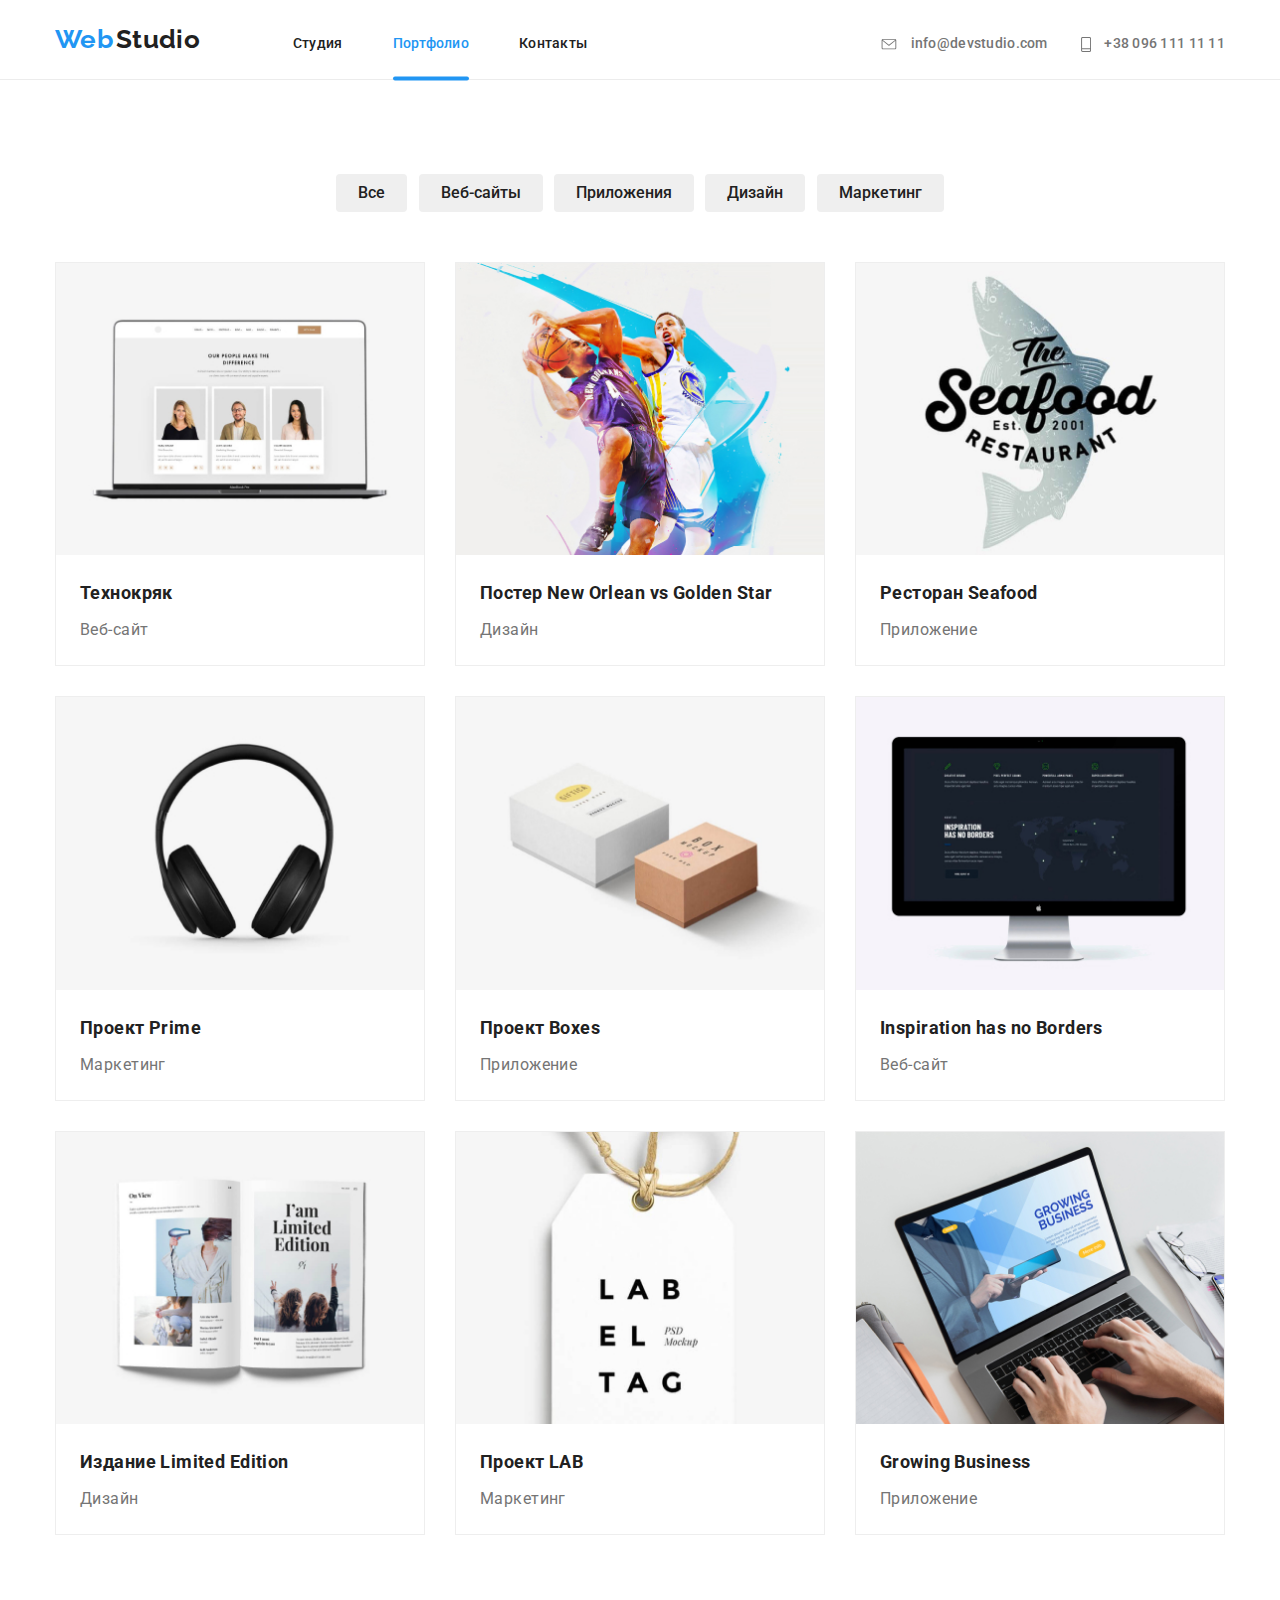
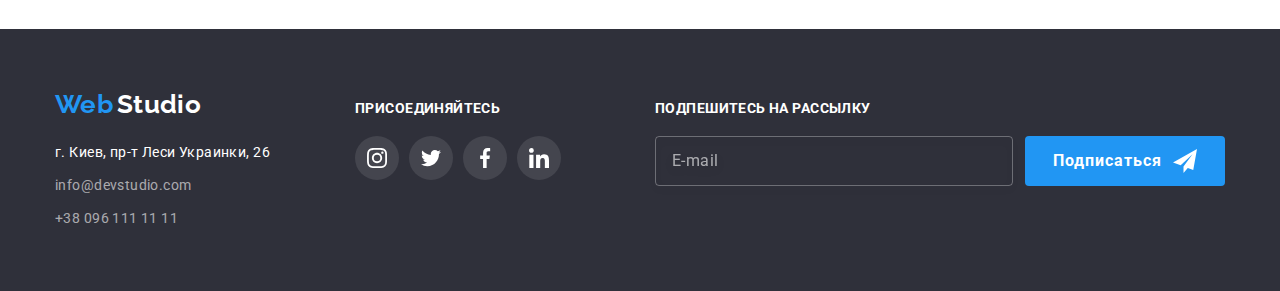
==== portfolio.html @ 6c9c6647 "ДЗ №7" ====
<!DOCTYPE html>
<html lang="ru">
<head>
    <meta charset="UTF-8">
    <meta name="viewport" content="width=device-width, initial-scale=1.0">
    <meta http-equiv="X-UA-Compatible" content="IE=edge"/>
    <link href="https://fonts.googleapis.com/css2?family=Raleway:wght@700&family=Roboto:wght@400;500;700;900&display=swap" rel="stylesheet">
    <link rel="stylesheet" href="./css/normalize.css">
    <link rel="stylesheet" href="./css/styles.css" />
    <title>Портфолио</title>
</head>
<body>

    <header class="page-header">
        <div class="container header-box flexbox">
            <nav class="navigation">
                <a lang="en" href="./" class="menu-link">
                    <span class="logo-web">Web</span>
                    <span class="logo-studio">Studio</span>
                </a>
                    <ul class="list menu-list">
                        <li class="menu-item"><a href="./index.html" class="menu-link">Студия</a></li>
                        <li class="menu-item"><a href="./portfolio.html" class="menu-link current">Портфолио</a></li>
                        <li class="menu-item"><a href="#" class="menu-link">Контакты</a></li>
                    </ul>
            </nav>  
            <div class="contacts">
                <a href="mailto:info@devstudio.com" class="mail-link">
                    <svg class="contacts-icon" width="16px" height="11px">
                        <use href="./images/icons/sprite.svg#icon-mail"></use>
                    </svg>
                    <span>info@devstudio.com</span>
                </a>                       
                <a href="tel:380961111111" class="phone-link">
                    <svg class="contacts-icon" width="10px" height="15px">
                        <use href="./images/icons/sprite.svg#icon-phone"></use>
                    </svg>
                    <span>+38 096 111 11 11</span>
                </a>
            </div>
        </div> 
    </header>
    
    <main>
        <section class="section">
            <h1 hidden>Портфолио</h1>
            <div class="container btn-portfolio">
                <button type="button" class="project-btn">Все</button>
                <button type="button" class="project-btn">Веб-сайты</button>
                <button type="button" class="project-btn">Приложения</button>
                <button type="button" class="project-btn">Дизайн</button>
                <button type="button" class="project-btn">Маркетинг</button>
            </div>
            <div class="container">
                <ul class="list project-portfolio flexbox">
                    <li class="project-item">
                        <a href="#" class="project-link">
                            <div class="project-box">
                                <img class="portfolio-img" src="./images/portfolio/technocrack.jpg" width="370" height="294" alt="Технокряк">
                                <p class="project-description">Технокряк это современная площадка распространения коронавируса. Компании используют эту платформу для цифрового шпионажа и атак на защищённые сервера конкурентов.</p>
                            </div>
                            <h2 class="project-title">Технокряк</h2>
                            <p class="project">Веб-сайт</p>
                        </a>
                    </li>
                    <li class="project-item">
                        <a href="#" class="project-link">
                            <div class="project-box">
                                <img class="portfolio-img" src="./images/portfolio/poster.jpg" width="370" height="294" alt="Постер New Orlean vs Golden Star">
                                <p class="project-description">Технокряк это современная площадка распространения коронавируса. Компании используют эту платформу для цифрового шпионажа и атак на защищённые сервера конкурентов.</p>
                            </div>
                            <h2 class="project-title">Постер New Orlean vs Golden Star</h2>
                            <p class="project">Дизайн</p>
                        </a>
                    </li>
                    <li class="project-item">
                        <a href="#" class="project-link">
                            <div class="project-box">
                                <img class="portfolio-img" src="./images/portfolio/seafood.jpg" width="370" height="294" alt="Ресторан Seafood">
                                <p class="project-description">Технокряк это современная площадка распространения коронавируса. Компании используют эту платформу для цифрового шпионажа и атак на защищённые сервера конкурентов.</p>
                            </div>
                            <h2 class="project-title">Ресторан Seafood</h2>
                            <p class="project">Приложение</p>
                        </a>
                    </li>
                    <li class="project-item">
                        <a href="#" class="project-link">
                            <div class="project-box">
                                <img class="portfolio-img" src="./images/portfolio/prime.jpg" width="370" height="294" alt="Проект Prime">
                                <p class="project-description">Технокряк это современная площадка распространения коронавируса. Компании используют эту платформу для цифрового шпионажа и атак на защищённые сервера конкурентов.</p>
                            </div>
                            <h2 class="project-title">Проект Prime</h2>
                            <p class="project">Маркетинг</p>
                        </a>
                    </li>
                    <li class="project-item">
                        <a href="#" class="project-link">
                            <div class="project-box">
                                <img class="portfolio-img" src="./images/portfolio/boxes.jpg" width="370" height="294" alt="Проект Boxes">
                                <p class="project-description">Технокряк это современная площадка распространения коронавируса. Компании используют эту платформу для цифрового шпионажа и атак на защищённые сервера конкурентов.</p>
                            </div>
                            <h2 class="project-title">Проект Boxes</h2>
                            <p class="project">Приложение</p>
                        </a>
                    </li>
                    <li class="project-item">
                        <a href="#" class="project-link">
                            <div class="project-box">
                                <img class="portfolio-img" src="./images/portfolio/inspiration.jpg" width="370" height="294" alt="Inspiration has no Borders">
                                <p class="project-description">Технокряк это современная площадка распространения коронавируса. Компании используют эту платформу для цифрового шпионажа и атак на защищённые сервера конкурентов.</p>
                            </div>
                            <h2 class="project-title">Inspiration has no Borders</h2>
                            <p class="project">Веб-сайт</p>
                        </a>
                    </li>
                    <li class="project-item">
                        <a href="#" class="project-link">
                            <div class="project-box">
                                <img class="portfolio-img" src="./images/portfolio/edition.jpg" width="370" height="294" alt="Издание Limited Edition">
                                <p class="project-description">Технокряк это современная площадка распространения коронавируса. Компании используют эту платформу для цифрового шпионажа и атак на защищённые сервера конкурентов.</p>    
                            </div>
                            <h2 class="project-title">Издание Limited Edition</h2>
                            <p class="project">Дизайн</p>                     
                        </a>
                    </li>
                    <li class="project-item">
                        <a href="#" class="project-link">
                            <div class="project-box">
                                <img class="portfolio-img" src="./images/portfolio/lab.jpg" width="370" height="294" alt="Проект LAB">
                                <p class="project-description">Технокряк это современная площадка распространения коронавируса. Компании используют эту платформу для цифрового шпионажа и атак на защищённые сервера конкурентов.</p>
                            </div>
                            <h2 class="project-title">Проект LAB</h2>
                            <p class="project">Маркетинг</p>                       
                        </a>
                    </li>
                    <li class="project-item">
                        <a href="#" class="project-link">
                            <div class="project-box">
                                <img class="portfolio-img" src="./images/portfolio/growing.jpg" width="370" height="294" alt="Growing Business">
                                <p class="project-description">Технокряк это современная площадка распространения коронавируса. Компании используют эту платформу для цифрового шпионажа и атак на защищённые сервера конкурентов.</p>
                            </div>
                            <h2 class="project-title">Growing Business</h2>
                            <p class="project">Приложение</p>
                        </a>
                    </li>
                </ul>
            </div>
        </section>
    </main>

    <footer>
        <section class="section footer">
            <div class="container footer-box flexbox">
                <div class="footer-box-item footer-flexbox">
                    <div class="footer-box-list">
                        <address class="address">
                            <ul class="list">
                                <li class="logo-footer">
                                    <span class="logo-web">Web</span>
                                    <span class="logo-white">Studio</span>
                                </li>
                                <li class="addr-footer">
                                    <span class="addr">г. Киев, пр-т Леси Украинки, 26</span>
                                </li>
                                <li class="addr-footer">
                                    <a href="mailto:info@devstudio.com" class="contacts-footer">info@devstudio.com</a>
                                </li>
                                <li class="addr-footer">
                                    <a href="tel:380961111111" class="contacts-footer">+38 096 111 11 11</a>
                                </li>
                                </ul>
                        </address>
                    </div>
                    <div class="footer-box-list">
                        <h2 class="footer-title">Присоединяйтесь</h2>
                        <ul class="list social-footer">
                            <li class="social-footer-link">
                                <a class="social-footer-item" href="https://instagram.com" aria-label="Instagram" target="_blank" rel="noopener noreferrer">
                                    <svg class="footer-icon" width="20px" height="20px">
                                        <use href="./images/icons/sprite.svg#icon-instagram"></use>
                                    </svg>
                                </a>
                            </li>
                            <li class="social-footer-link">
                                <a class="social-footer-item" href="https://twitter.com" aria-label="Twitter" target="_blank" rel="noopener noreferrer">
                                    <svg class="footer-icon" width="20px" height="20px">
                                        <use href="./images/icons/sprite.svg#icon-twitter"></use>
                                    </svg>
                                </a>
                            </li>
                            <li class="social-footer-link">
                                <a class="social-footer-item" href="https://facebook.com" aria-label="Facebook" target="_blank" rel="noopener noreferrer">
                                    <svg class="footer-icon" width="20px" height="20px">
                                        <use href="./images/icons/sprite.svg#icon-facebook"></use>
                                    </svg>
                                </a>
                            </li>
                            <li class="social-footer-link">
                                <a class="social-footer-item" href="https://linkedin.com" aria-label="Linkedin" target="_blank" rel="noopener noreferrer">
                                    <svg class="footer-icon" width="20px" height="20px">
                                        <use href="./images/icons/sprite.svg#icon-linkedin"></use>
                                    </svg>
                                </a>
                            </li>
                        </ul>
                    </div>
                </div>
                        
                <div class="footer-box-item">
                    <h2 class="footer-title">Подпешитесь на рассылку</h2>
                    <div class="footer-form-box">
                        <form class="footer-form">
                            <input class="subscription-field" id="subscription-mail" type="email" placeholder="E-mail">
                        </form>
                        <div class="btn-box">
                            <button class="btn-subscription" type="submit">
                                <span class="btn-text">Подписаться</span>
                            </button>
                            <svg class="icon-send" width="24"  height="24">
                                <use href="./images/icons/sprite.svg#icon-send"></use>
                            </svg>
                        </div>  
                    </div>
                </div>
            </div>
        </section>
    </footer>
    
</body>
</html>
---- css/styles.css ----
:root {
  --main-color: #212121;
  --accent-color: #2196F3;
  --accent-color-white: #FFFFFF;
  --grey-text-color: #757575;
  --time-transition-duration: 250ms;
  --timing-function-cubic: cubic-bezier(0.4, 0, 0.2, 1);
}

.visually-hidden {
  position: absolute !important;
  clip: rect(1px 1px 1px 1px);
  /* IE6, IE7 */
  clip: rect(1px, 1px, 1px, 1px);
  padding: 0 !important;
  border: 0 !important;
  height: 1px !important;
  width: 1px !important;
  overflow: hidden;
}

body  {
  font-family: Roboto, sans-serif;
  background-color: var(--accent-color-white);
  color: var(--main-color);
  font-size: 14px;
  line-height: 1.714;
  letter-spacing: 0.03em;
}

img {
  display: block;
  max-width: 100%;
  height: auto;
}

.container {
  width: 1200px;
  margin-left: auto;
  margin-right: auto;
  padding-left: 15px;
  padding-right: 15px;
  /*outline: 2px solid tomato;*/
}

.flexbox {
  display: flex;
  justify-content: flex-end;
  align-items: baseline;
}

.section {
  padding-top: 94px;
  padding-bottom: 94px;
}

.page-header {
  border-bottom: 1px solid #ECECEC;
  height: 80px;
  padding: 24px 0 24px;
}

.header-box {
  display: flex;
  align-items: baseline;
}

.menu-link.current{
  color: var(--accent-color);
}

.logo-web, 
.logo-studio,
.logo-white {
  color: var(--accent-color);
  font-family: Raleway, sans-serif;
  font-weight: 700;
  font-size: 26px;
  line-height: 1.19;
}

.logo-studio {
  color: var(--main-color);
}

.navigation {
  display: flex;
  align-items: baseline;
  margin-right: auto;
  
}

.current::after {
  display: block;
  content: "";
  position: absolute;
  left: 0;
  transform: translateY(20.5px);
  width: 100%;
  height: 4px;
  background-color: var(--accent-color);
  border-radius: 2px;
}

.list {
  list-style: none;
  margin: 0;
  padding: 0;
}

.menu-list {
  display: flex;
  margin-left: 93px;
}

.menu-item {
  display: block;
  position: relative;
}

.menu-item:not(:last-child) {
  margin-right: 50px;
}

.contacts {
  vertical-align: middle;
  text-align: center;
}

.contacts-icon {
  margin-right: 10px;
  fill: var(--grey-text-color);
  vertical-align: middle;

  transition: fill var(--time-transition-duration) var(--timing-function-cubic);
}

.mail-link:hover .contacts-icon,
.mail-link:focus .contacts-icon {
  fill: var(--accent-color)
} 

.phone-link:hover .contacts-icon,
.phone-link:focus .contacts-icon {
  fill: var(--accent-color)
}

.menu-link,
.mail-link,
.phone-link {
  font-weight: 500;
  font-size: 14px;
  line-height: 1.143;
  letter-spacing: 0.02em;
  text-decoration: none;
  color: var(--main-color);
  margin: 0;
  transition: color var(--time-transition-duration) var(--timing-function-cubic);
}

.mail-link,
.phone-link {
  color: var(--grey-text-color);
  transition: color var(--time-transition-duration) var(--timing-function-cubic);
}

.mail-link {
  margin-right: 30px;
}

.hero {
  max-width: 1600px;
  height: 600px;
  margin-left: auto;
  margin-right: auto;
  background-image: linear-gradient(to right, 
    rgba(47, 48, 58, 0.4), 
    rgba(47, 48, 58, 0.4)),
    url(../images/hero/hero.jpg);
  background-repeat: no-repeat;
  background-position: center;
  background-size: cover;
  background-color:  rgba(47, 48, 58, 0.4);
  text-align: center;
}
    
.page-title {
  display: inline-block;
  width: 696px;
  min-height: 120;
  font-weight: 900;
  font-size: 44px;
  line-height: 1.364;
  letter-spacing: 0.06em;
  color: var(--accent-color-white);
  text-transform: uppercase;
  margin: 200px 0 30px;
}

.btn {
  min-width: 200px;
  height: 50px;
  border-radius: 4px;
  font-weight: 700;
  font-size: 16px;
  line-height: 1.875;
  letter-spacing: 0.06em;
  color: var(--accent-color-white);
  background-color: var(--accent-color);
  padding: 10px 32px;
  margin: 0;
  border-color: transparent;
}

.section-title {
  font-weight: 700;
  font-size: 36px;
  line-height: 1.167;
  margin: 0 0 50px;
  text-align: center;
}

.features {
  padding-top: 94px;
}

.features-title {
  font-weight: 700;
  line-height: 1.143;
  text-transform: uppercase;
  margin: 0;
  padding: 10px 0;
  width: 270px;
}

.features-link {
  display: flex;
  align-items: center;
  margin-left: auto;
}

.features-item {
  width: calc((100% - 30px * 3) / 4);
  margin-right: 30px;
}

.features-item:nth-child(4n) {
  margin-right: 0;
}

.features-bg {
  display: flex;
  align-items: center;
  justify-content: center;
  width: 270px;
  height: 120px;
  background-size: contain;
  background-repeat: no-repeat;
  background-position: center;
  background-color: #F5F4FA;
  margin-bottom: 30px;
  border-radius: 4px;
}

.features-icon {
  display: block;
}

.features-description {
  font-weight: 400;
  color: var(--grey-text-color);
  margin: 0;
}

.work-title {
  font-weight: 700;
  line-height: 1.142;
  color: var(--accent-color-white);
  text-transform: uppercase;
  background-color: rgba(47, 48, 58, 0.8);
  display: inline-block;
}

.work-link .flexbox {
  display: flex;
  justify-content: space-between;
}

.work-item {
  width: calc((100% - 30px * 2) / 3);
  margin-right: 30px;
  position: relative;
}

.work-item:nth-child(3n) {
  margin-right: 0;
}

.work-img {
  display: block;
  background-color: #C4C4C4;
  box-shadow: (0px 4px 4px rgba(0, 0, 0, 0.25));
}

.work-title {
  position: absolute;
  bottom: 0;
  left: 0;
  width: 100%;
  margin: 0;
  text-align: center;
  padding: 27px 0;
}

.our-team {
  background-color: #F5F4FA;
}

.team-item {
  width: calc((100% - 30px * 3) / 4);
  margin-right: 30px;
  background-color: var(--accent-color-white);
  box-shadow: 0px 1px 3px rgba(0, 0, 0, 0.12), 
    0px 1px 1px rgba(0, 0, 0, 0.14),
    0px 2px 1px rgba(0, 0, 0, 0.2);
  border-radius: 0px 0px 4px 4px;
}

.team-item:nth-child(4n) {
  margin-right: 0;
}

.team-title {
  font-weight: 500;
  font-size: 16px;
  line-height: 1.1875;
  margin: 0 0 10px;
  text-align: center;
}

.team-img {
  display: block;
  margin: 0 0 30px;
  width: 100%;
} 

.profession {
  font-weight: 400;
  font-size: 16px;
  line-height: 1.1875;
  color: var(--grey-text-color);
  margin: 0 0 16px;
  text-align: center;
}

.social-link {
  display: flex;
  justify-content: center;
}

.social-item {
  width: calc((100% - 10px * 3) / 4);
  margin-bottom: 30px;
  
}

.social-item, .social {
  height: 44px;
  width: 44px;
  display: flex;
  align-items: center;
  justify-content: center;
}

.social {
  background-color: var(--accent-color-white);
  border-radius: 50px;
  
  transition: background-color var(--time-transition-duration) var(--timing-function-cubic);
}

.social-item:nth-child(4n) {
  margin-right: 0;
}

.social-item:not(:last-child) {
  margin-right: 10px;
}

.social-icon {
  display: block;
  fill: #AFB1B8;

  transition: fill var(--time-transition-duration) var(--timing-function-cubic);
}

.social:hover,
.social:focus-within {
  background-color: var(--accent-color);
}

.social:hover .social-icon,
.social:focus-within .social-icon {
  fill: var(--accent-color-white);
}

.clients-link {
  display: flex;
  justify-content: space-between;
  text-align: center;
}

.clients-item {
  width: calc((100% - 10px * 5) / 6);
}

.clients-item, .clients {
  box-sizing: border-box;
  border-radius: 4px;
  width: 170px;
  height: 90px;
  text-align: center;
  display: flex;
  align-items: center;
  justify-content: center;
}

.clients {
  border: 1px solid #AFB1B8;
  transition: border-color var(--time-transition-duration) var(--timing-function-cubic);
}

.clients-item:nth-child(6n) {
  margin-right: 0;
}

.clients-icon {
  fill: #AFB1B8;
  display: block;

  transition: fill var(--time-transition-duration) var(--timing-function-cubic);
}

.clients:hover,
.clients:focus-within {
  border-color: var(--accent-color);
}

.clients:hover .clients-icon,
.clients:focus-within .clients-icon {
  fill: var(--accent-color);
}

.address {
  font-style: normal;
}

.addr {
  font-weight: 400;
  color: var(--accent-color-white);
  margin: 0;
}

.footer {
  background-color: #2F303A;
  padding: 60px 0 60px;
}

.footer-box {
  display: flex;
  align-items: baseline;
  justify-content: flex-start;
}

.logo-footer {
  margin: 0;
  margin-bottom: 20px;
}

.footer-box-item {
  width: calc((100% - 30px) / 2);
  margin: 0;
}

.footer-box-item.footer-flexbox {
  display: flex;
  justify-content: space-between;
  align-items: baseline;
}

.footer-box-item:nth-child(2) {
  margin-left: 30px;
}

.footer-box-list {
  width: calc((100% - 30px) / 2);
}

.footer-box-list .footer-flexbox {
  display: flex;
  align-content: flex-start;
}

.logo-white {
  color: var(--accent-color-white);
  padding: 0;
}

.social-footer {
  display: flex;
  justify-content: flex-start;
}

.footer-icon {
  fill: var(--accent-color-white);
  display: block;
}

.social-footer-link, .social-footer-item {
  height: 44px;
  width: 44px;
  border-radius: 50px;
  display: flex;
  align-items: center;
  justify-content: center;
}

.social-footer-item {
  background-color: rgba(255, 255, 255, 0.1);
  transition: background-color var(--time-transition-duration) var(--timing-function-cubic);
}

.social-footer-link:not(:last-child) {
  margin-right: 10px;
}

.social-footer-item:hover,
.social-footer-item:focus-within {
  background-color: var(--accent-color);
}

.contacts-footer {
  font-weight: 400;
  font-size: 14px;
  text-decoration: none;
  color: rgba(255, 255, 255, 0.6);
  transition: color var(--time-transition-duration) var(--timing-function-cubic);
}

.addr-footer {
  display: block;
  margin: 0;
  padding: 0;
}

.addr-footer:not(:last-child) {
  margin-bottom: 9px;
}

.footer-title {
  font-weight: 700;
  line-height: 1.143;
  color: var(--accent-color-white);
  text-transform: uppercase;
  font-size: 14px;
  margin: 0;
  margin-bottom: 20px;
}

.footer-form-box {
  display: flex;
}

.subscription-field {
  background: transparent;
  border: 1px solid rgba(255, 255, 255, 0.3);
  box-sizing: border-box;
  filter: drop-shadow(0px 4px 4px rgba(0, 0, 0, 0.15));
  border-radius: 4px;
  height: 50px;
  min-width: 358px;
  padding-left: 16px;
  color: rgba(255, 255, 255, 0.6);
}

.btn-subscription {
  display: flex;
  align-items: center;
  background: var(--accent-color);
  border-radius: 4px;
  text-align: center;
  letter-spacing: 0.06em;
  color: var(--accent-color-white);
  border: transparent;
  margin-left: 12px;
  font-family: Roboto;
  font-weight: 700;
  font-size: 16px;
  padding: 10px 28px;
  height: 50px;
  min-width: 200px;
}

.btn-text {
  margin-right: 10px;
}

.btn-box {
  position: relative;
  margin: 0;
  padding: 0;
}

.icon-send {
  position: absolute;
  top: 13px;
  right: 28px;
}

.subscription-field::placeholder {
  align-items: center;
  letter-spacing: 0.03em;
  color: rgba(255, 255, 255, 0.6);
  line-height: 20px;
  font-weight: 400;
  font-size: 16px;
}

.menu-link:hover,
.menu-link:focus,
.mail-link:hover,
.mail-link:focus,
.phone-link:hover,
.phone-link:focus,
.contacts-footer:hover,
.contacts-footer:focus {
  color: var(--accent-color);
}

.btn-portfolio {
  text-align: center;
  padding-bottom: 16px;
  margin-bottom: 34px;
}

.project-portfolio {
  display: flex;
  justify-content: space-between;
  flex-wrap: wrap;
}

.project-item {
  width: calc((100% - 30px * 2) / 3);
  margin-right: 24px;
  border: 1px solid #EEEEEE;
  box-sizing: border-box;
  margin-bottom: 30px;

  transition: box-shadow var(--time-transition-duration) var(--timing-function-cubic);
}

.project-item:nth-last-child(-n + 3) {
  margin-bottom: 0;
}


.project-item:nth-child(3n) {
  margin-right: 0;
}

.project-btn {
  font-weight: 500;
  font-size: 16px;
  line-height: 1.625;
  color: var(--main-color);
  padding: 6px 22px;
  border: none;
  border-radius: 4px;

  transition: color var(--time-transition-duration) var(--timing-function-cubic), 
    background-color var(--time-transition-duration) var(--timing-function-cubic), 
    box-shadow var(--time-transition-duration) var(--timing-function-cubic);
}

.project-btn:not(:last-child) {
  margin-right: 8px;
}

.project-btn:hover,
.project-btn:focus {
  color: var(--accent-color-white);
  background-color: var(--accent-color);
  box-shadow: 0px 4px 4px rgba(0, 0, 0, 0.25);
}

.portfolio-img {
  display: block;
  margin: 0;
  width: 100%;  
}

.project-title {
  font-weight: 700;
  font-size: 18px;
  line-height: 2.00;
  color: var(--main-color);
  margin: 0 0 4px 24px;
}

.project-link {
  text-decoration: none;
}

.project {
  font-weight: 400;
  font-size: 16px;
  line-height: 1.875;
  color: var(--grey-text-color);
  margin: 0 0 20px 24px;
}

.project-box {
  position: relative;
  overflow: hidden;
  margin-bottom: 20px;
}

.project-description {
  font-weight: 400;
  font-size: 18px;
  line-height: 1.556;
  color: var(--accent-color-white);
  background-color: rgba(33, 150, 243, 0.9);
  margin: 0;
  padding: 63px 24px;
  position: absolute;
  bottom: 0;
  right: 0;
  width: 100%;
  height: 100%;
  opacity: 0;
  
  transform: translateY(100%);

  transition: transform var(--time-transition-duration) var(--timing-function-cubic), 
    opacity var(--time-transition-duration) var(--timing-function-cubic);
}


/*.project-box::before {
  display: inline-block;
  content: "";
  position: absolute;
  background-color: rgba(33, 150, 243, 0.9);
  width: 100%;
  height: 100%;
  bottom: 0;
  right: 0;
  
  opacity: 0;
}

/*.project-box:hover::before {
  transform: translateY(0);
  /*opacity: 1;
}*/

.project-item:hover .project-description,
.project-item:focus-within .project-description{
  transform: translateY(0);
  opacity: 1;
}

.project-item:hover,
.project-item:focus-within {
  box-shadow: 0px 3px 1px rgba(0, 0, 0, 0.1), 
    0px 1px 2px rgba(0, 0, 0, 0.08), 
    0px 2px 2px rgba(0, 0, 0, 0.12);
}

.backdrop {
  position: fixed;
  top: 0;
  left: 0;
  width: 100%;
  height: 100%;
  background-color: rgba(0, 0, 0, 0.2);
  transition: opacity var(--time-transition-duration) var(--timing-function-cubic);
}

.backdrop.is-hidden {
  visibility: hidden;
  opacity: 0;
  pointer-events: none;
}

.backdrop.is-hidden .modal {
  transform: translate(-50%, -50%) scale(0.8);
}

.modal {
  display: flex;
  justify-content: flex-end;
  position: absolute;
  top: 50%;
  left: 50%;
  transform: translate(-50%, -50%) scale(1);

  min-width: 528px;
  min-height: 581px;

  /*width: 100;
  max-width: 528px;*/

  background-color: var(--accent-color-white);
  border-radius: 4px;
  transition: transform var(--time-transition-duration) var(--timing-function-cubic)
}

.btn-close {
  position: absolute;
  display: block;
  padding: 6px;
  border: 1px solid rgba(0, 0, 0, 0.1);
  top: 8px;
  right: 8px;
  border-radius: 50px;
  background-color: #FFFFFF;
  width: 30px;
  height: 30px;
  transition: fill var(--time-transition-duration) var(--timing-function-cubic);

  display: flex;
  align-items: center;
  justify-content: center;
}

.btn-close:hover {
  fill: var(--accent-color);
}

.btn-close:focus {
  fill: var(--accent-color);
}

.icon-close {
  display: block;
}

.form-box {
  display: inline-block;
  margin-left: 28px;
  margin-right: 52px;
}

.title-modal {
  margin-top: 35px;
  margin-bottom: 12px;
  font-family: Roboto;
  font-style: normal;
  font-weight: 700;
  font-size: 20px;
  text-align: center;
  letter-spacing: 0.03em;
  color: var(--main-color);
}

.form {
  width: 100%;
  padding: 0;
  margin: 0 0 30px;
}

.form-label {
  font-family: Roboto;
  font-weight: 400;
  font-size: 12px;
  letter-spacing: 0.01em;
  color: var(--grey-text-color);
  margin: 0;
}

.form-field {
  margin: 0;
}

.form-input {
  width: 100%;
  border: 1px solid rgba(33, 33, 33, 0.2);
  border-radius: 4px;
  height: 40px;
  margin-bottom: 10px;
  padding-left: 42px;
  font-size: 12px;
  color: #000000;
  outline-color: var(--accent-color);
  transition: outline-color var(--time-transition-duration) var(--timing-function-cubic);
}

.form-input-box {
  position: relative;
  margin: 0;
  padding: 0;
}

.form-textarea {
  resize: none;
  width: 100%;
  border: 1px solid rgba(33, 33, 33, 0.2);
  border-radius: 4px;
  height: 120px;
  padding: 12px 16px;
  font-size: 12px;
  color: #000000;
  margin-bottom: 10px;
  outline-color: var(--accent-color);
  transition: outline-color var(--time-transition-duration) var(--timing-function-cubic);
}

.form-textarea::placeholder {
  font-family: Roboto;
  font-weight: 400;
  font-size: 12px;
  letter-spacing: 0.01em;
  color: rgba(117, 117, 117, 0.5);
}

.btn-position {
  width: 100%;
  display: flex;
  justify-content: center;
}

.btn-submit {
  display: block;
  margin-bottom: 40px;
  min-width: 200px;
  height: 50px;
  border: transparent;
  border-radius: 4px;
  background-color: var(--accent-color);
  align-items: center;
  text-align: center;
  letter-spacing: 0.06em;
  font-family: Roboto;
  font-weight: 700;
  font-size: 16px;
  color: var(--accent-color-white);

  transition: box-shadow var(--time-transition-duration) var(--timing-function-cubic);
}

.btn-submit:hover,
.btn-submit:focus {
  box-shadow: 0px 4px 4px rgba(0, 0, 0, 0.15);;
}

.icon-form {
  position: absolute;
  top: 50%;
  left: 12px;
  transform: translateY(-80%);
  transition: fill var(--time-transition-duration) var(--timing-function-cubic);
}

.form-input:focus,
.form-input-box:focus-within .icon-form,
.form-textarea:focus-within {
  fill: var(--accent-color);
  outline-color: var(--accent-color);
}

.form-checkbox {
  position: absolute !important;
  clip: rect(1px 1px 1px 1px);
  /* IE6, IE7 */
  clip: rect(1px, 1px, 1px, 1px);
  padding: 0 !important;
  border: 0 !important;
  height: 1px !important;
  width: 1px !important;
  overflow: hidden;
}

.icon-check {
  display: inline-block;
  width: 15px;
  height: 15px;
  border: 2px solid var(--main-color);
  border-radius: 4px;
  margin-right: 7px;
  transition: background-color var(--time-transition-duration) var(--timing-function-cubic),
    border-color var(--time-transition-duration) var(--timing-function-cubic);
}

.form-checkbox:checked + .icon-check {
  border-color: transparent;
  background-color: var(--accent-color);
  background-image: url('../images/icons/icon-check.svg');
  border-color: var(--accent-color);
  background-size: contain;
  background-origin: border-box;
}

.contract-label {
  display: flex;
  align-items: center;
  margin-left: 7px;
  font-family: Roboto;
  font-weight: 400;
  font-size: 14px;
  letter-spacing: 0.03em;
  color: var(--grey-text-color)
}

.contract-accent {
  color: var(--accent-color);
}
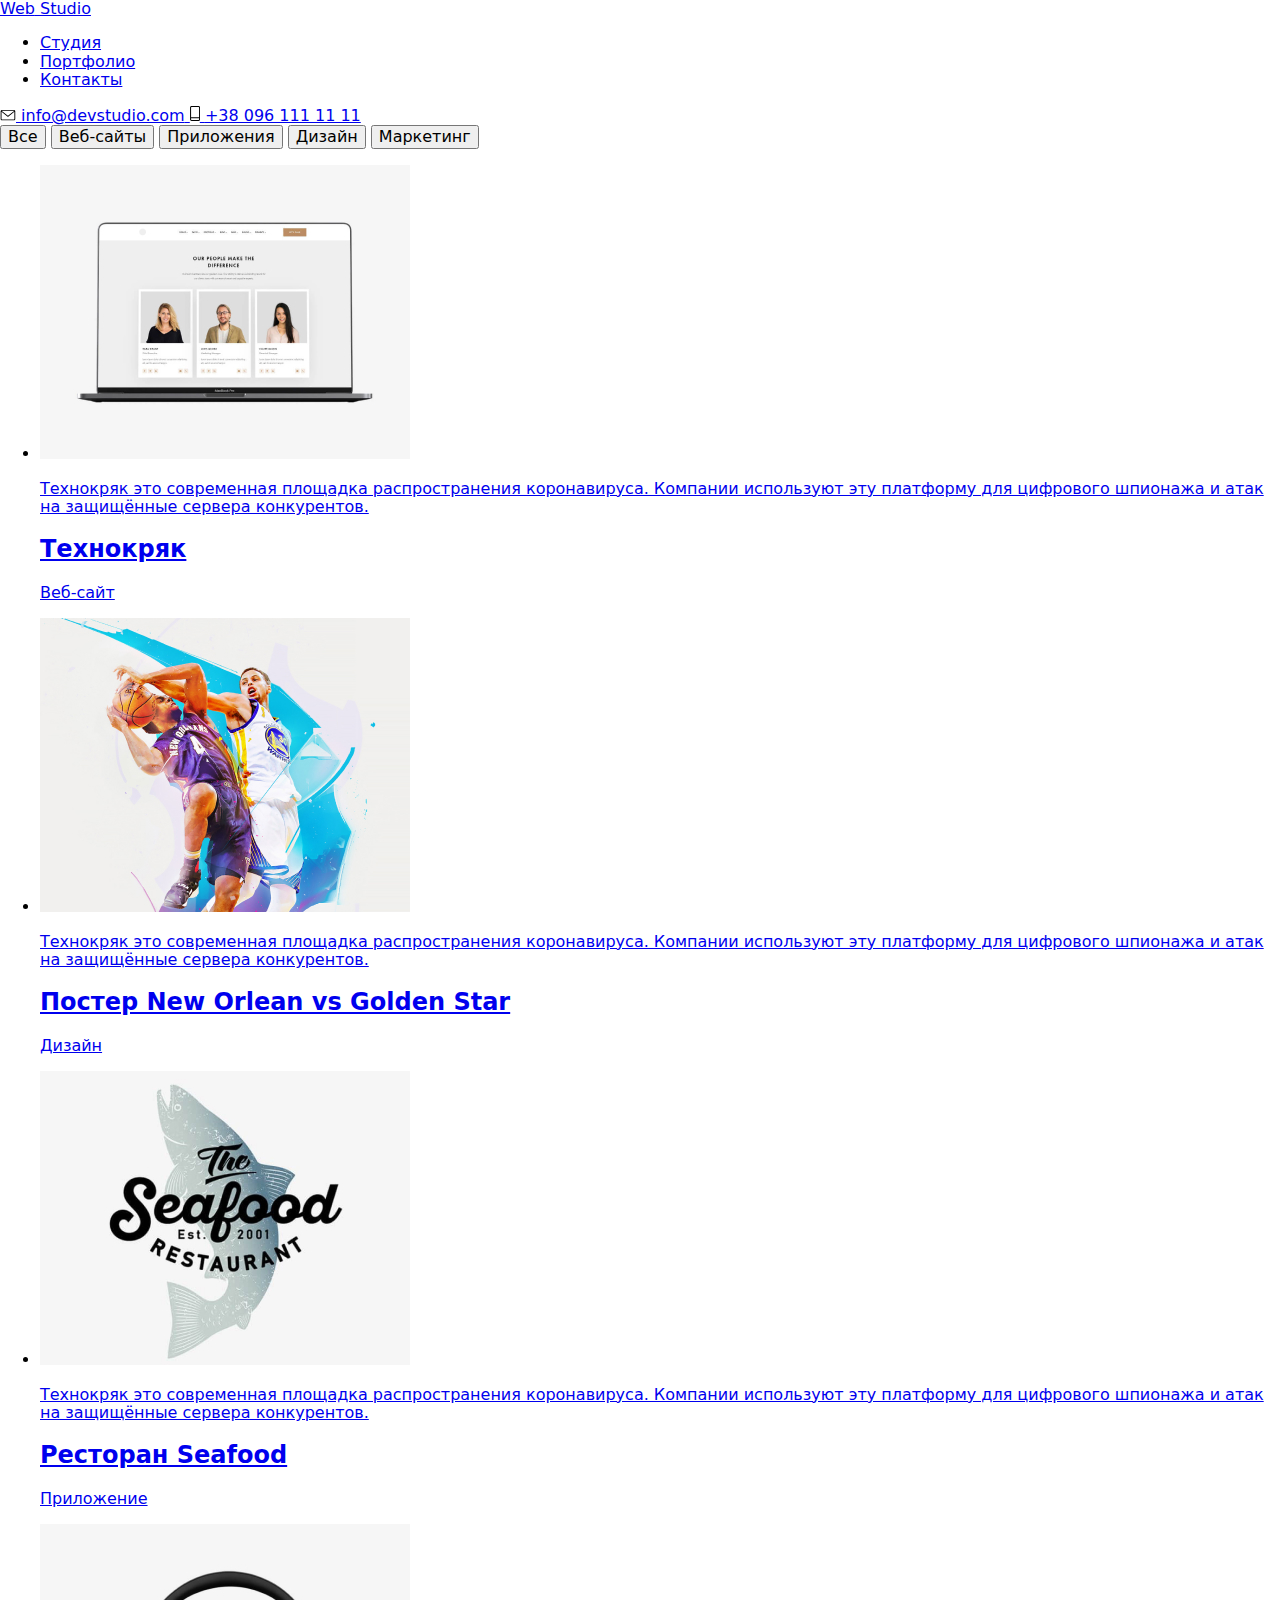
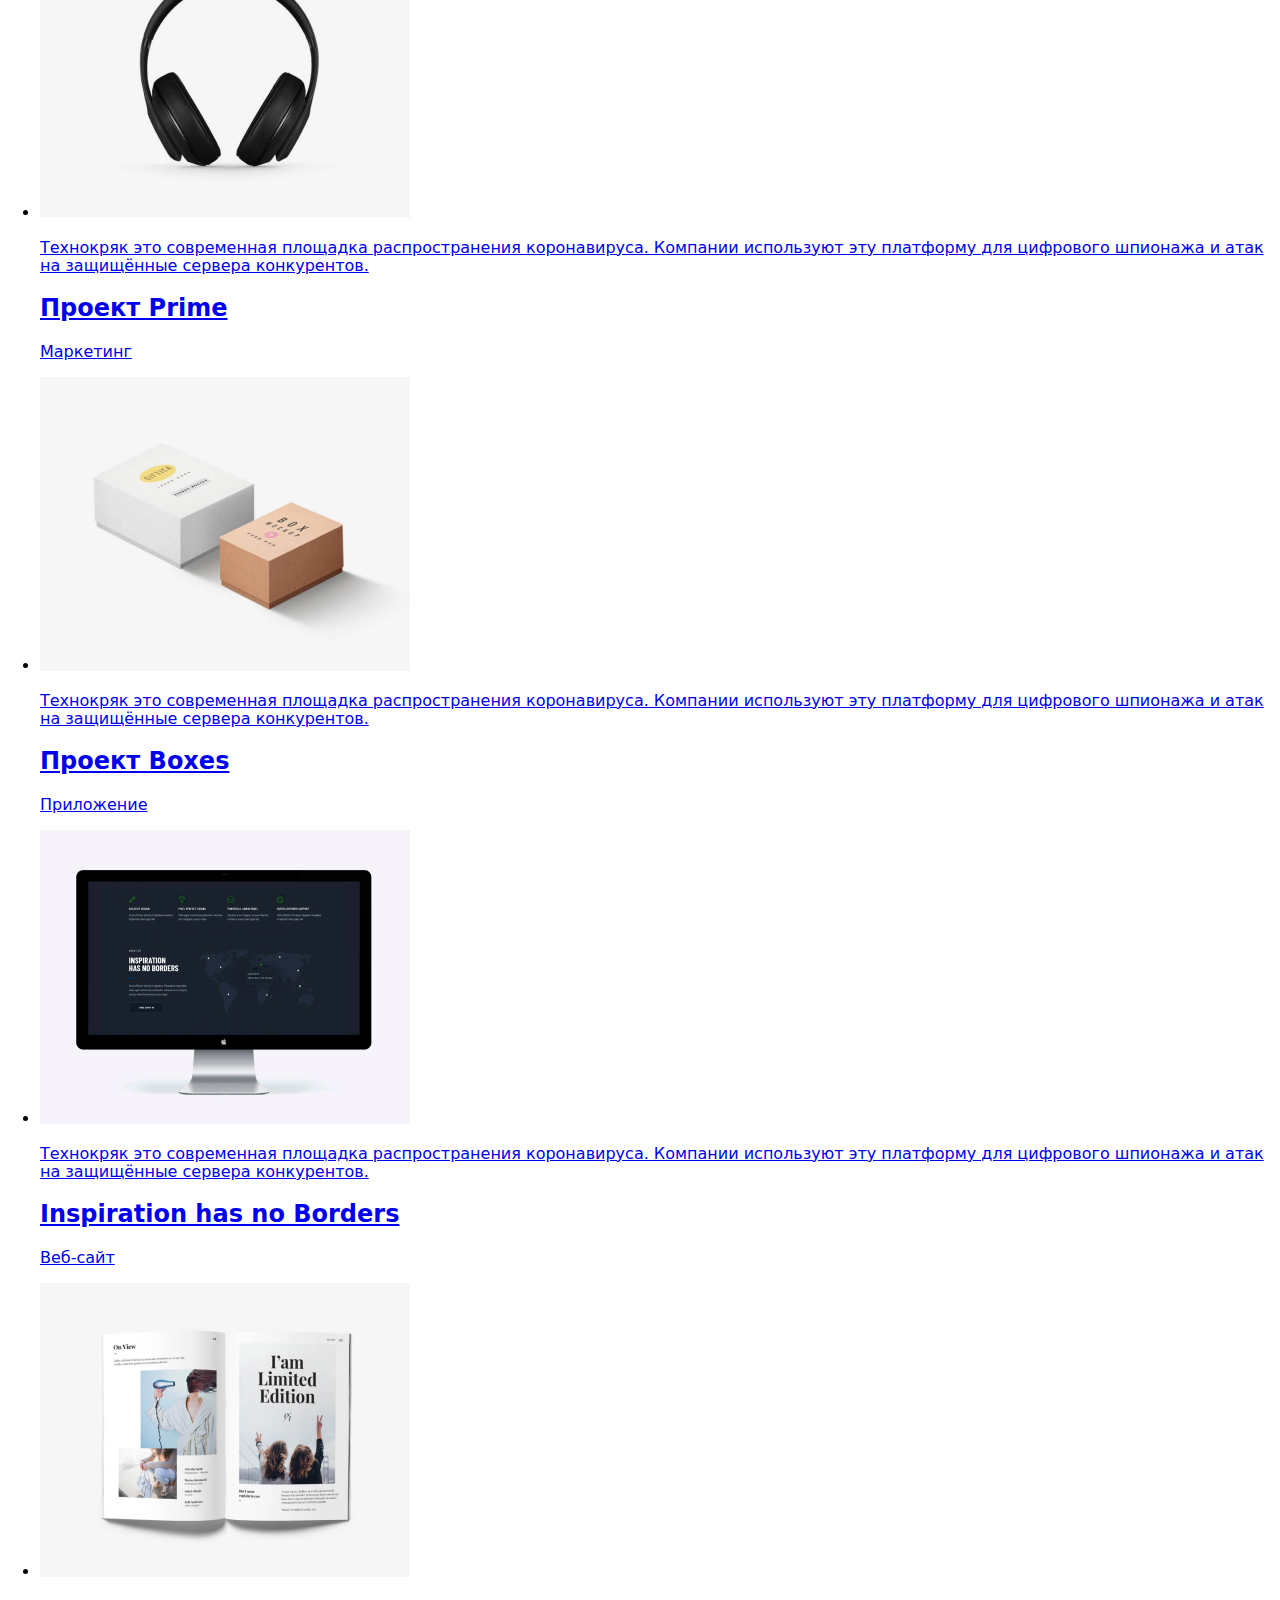
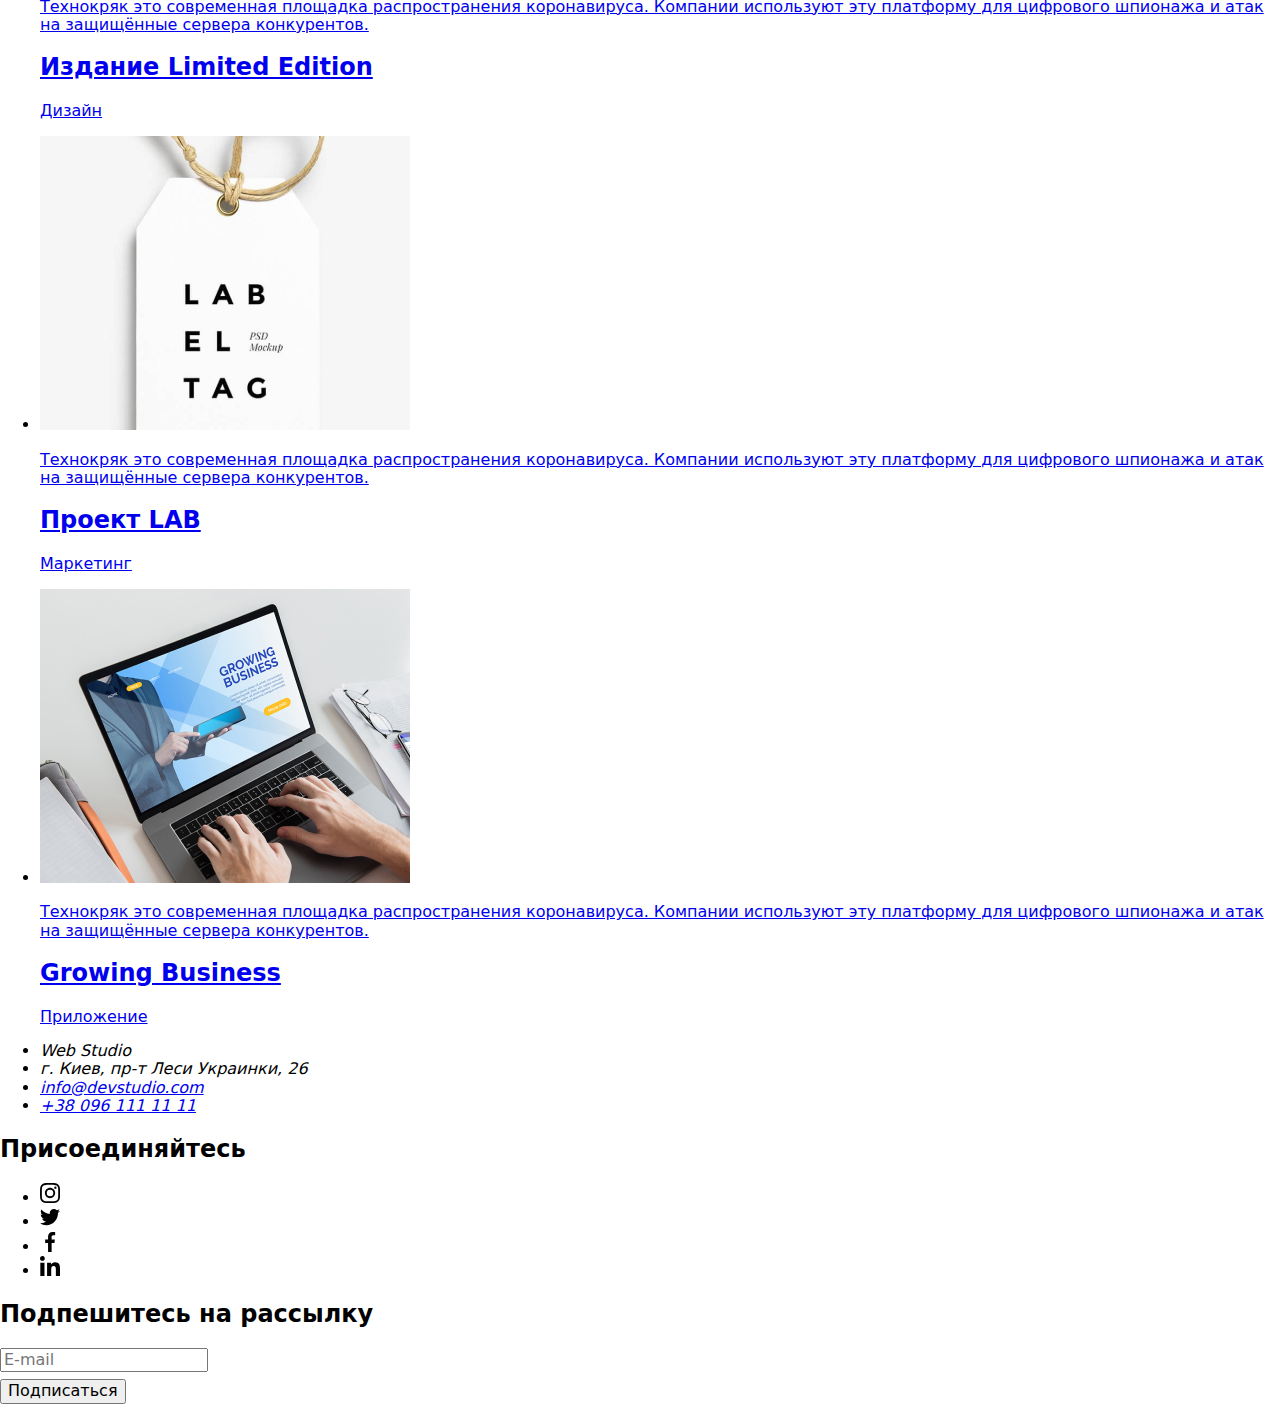
==== commit 0d340067: "SASS" ====
--- a/portfolio.html
+++ b/portfolio.html
@@ -5,8 +5,8 @@
     <meta name="viewport" content="width=device-width, initial-scale=1.0">
     <meta http-equiv="X-UA-Compatible" content="IE=edge"/>
     <link href="https://fonts.googleapis.com/css2?family=Raleway:wght@700&family=Roboto:wght@400;500;700;900&display=swap" rel="stylesheet">
-    <link rel="stylesheet" href="./css/normalize.css">
-    <link rel="stylesheet" href="./css/styles.css" />
+    <link rel="stylesheet" href="./css/normalize.min.css">
+    <link rel="stylesheet" href="./css/main.min.css" />
     <title>Портфолио</title>
 </head>
 <body>
--- a/css/main.min.css
+++ b/css/main.min.css
@@ -0,0 +1,7 @@
+/*! modern-normalize v0.7.0 | MIT License | https://github.com/sindresorhus/modern-normalize */*,*::before,*::after{-webkit-box-sizing:border-box;box-sizing:border-box}:root{-moz-tab-size:4;-o-tab-size:4;tab-size:4}html{line-height:1.15;-webkit-text-size-adjust:100%}body{margin:0}body{font-family:system-ui,-apple-system,"Segoe UI",Roboto,Helvetica,Arial,sans-serif,"Apple Color Emoji","Segoe UI Emoji"}hr{height:0}abbr[title]{-webkit-text-decoration:underline dotted;text-decoration:underline dotted}b,strong{font-weight:bolder}code,kbd,samp,pre{font-family:ui-monospace,+ SFMono-Regular,+ Consolas,+ 'Liberation Mono',+ Menlo,+ monospace;font-size:1em}small{font-size:80%}sub,sup{font-size:75%;line-height:0;position:relative;vertical-align:baseline}sub{bottom:-0.25em}sup{top:-0.5em}button,input,optgroup,select,textarea{font-family:inherit;font-size:100%;line-height:1.15;margin:0}button,select{text-transform:none}button,[type='button'],[type='reset'],[type='submit']{-webkit-appearance:button}button::-moz-focus-inner,[type='button']::-moz-focus-inner,[type='reset']::-moz-focus-inner,[type='submit']::-moz-focus-inner{border-style:none;padding:0}button:-moz-focusring,[type='button']:-moz-focusring,[type='reset']:-moz-focusring,[type='submit']:-moz-focusring{outline:1px dotted ButtonText}legend{padding:0}progress{vertical-align:baseline}[type='number']::-webkit-inner-spin-button,[type='number']::-webkit-outer-spin-button{height:auto}[type='search']{-webkit-appearance:textfield;outline-offset:-2px}[type='search']::-webkit-search-decoration{-webkit-appearance:none}::-webkit-file-upload-button{-webkit-appearance:button;font:inherit}summary{display:list-item}
+/*# sourceMappingURL=main.min.css.map */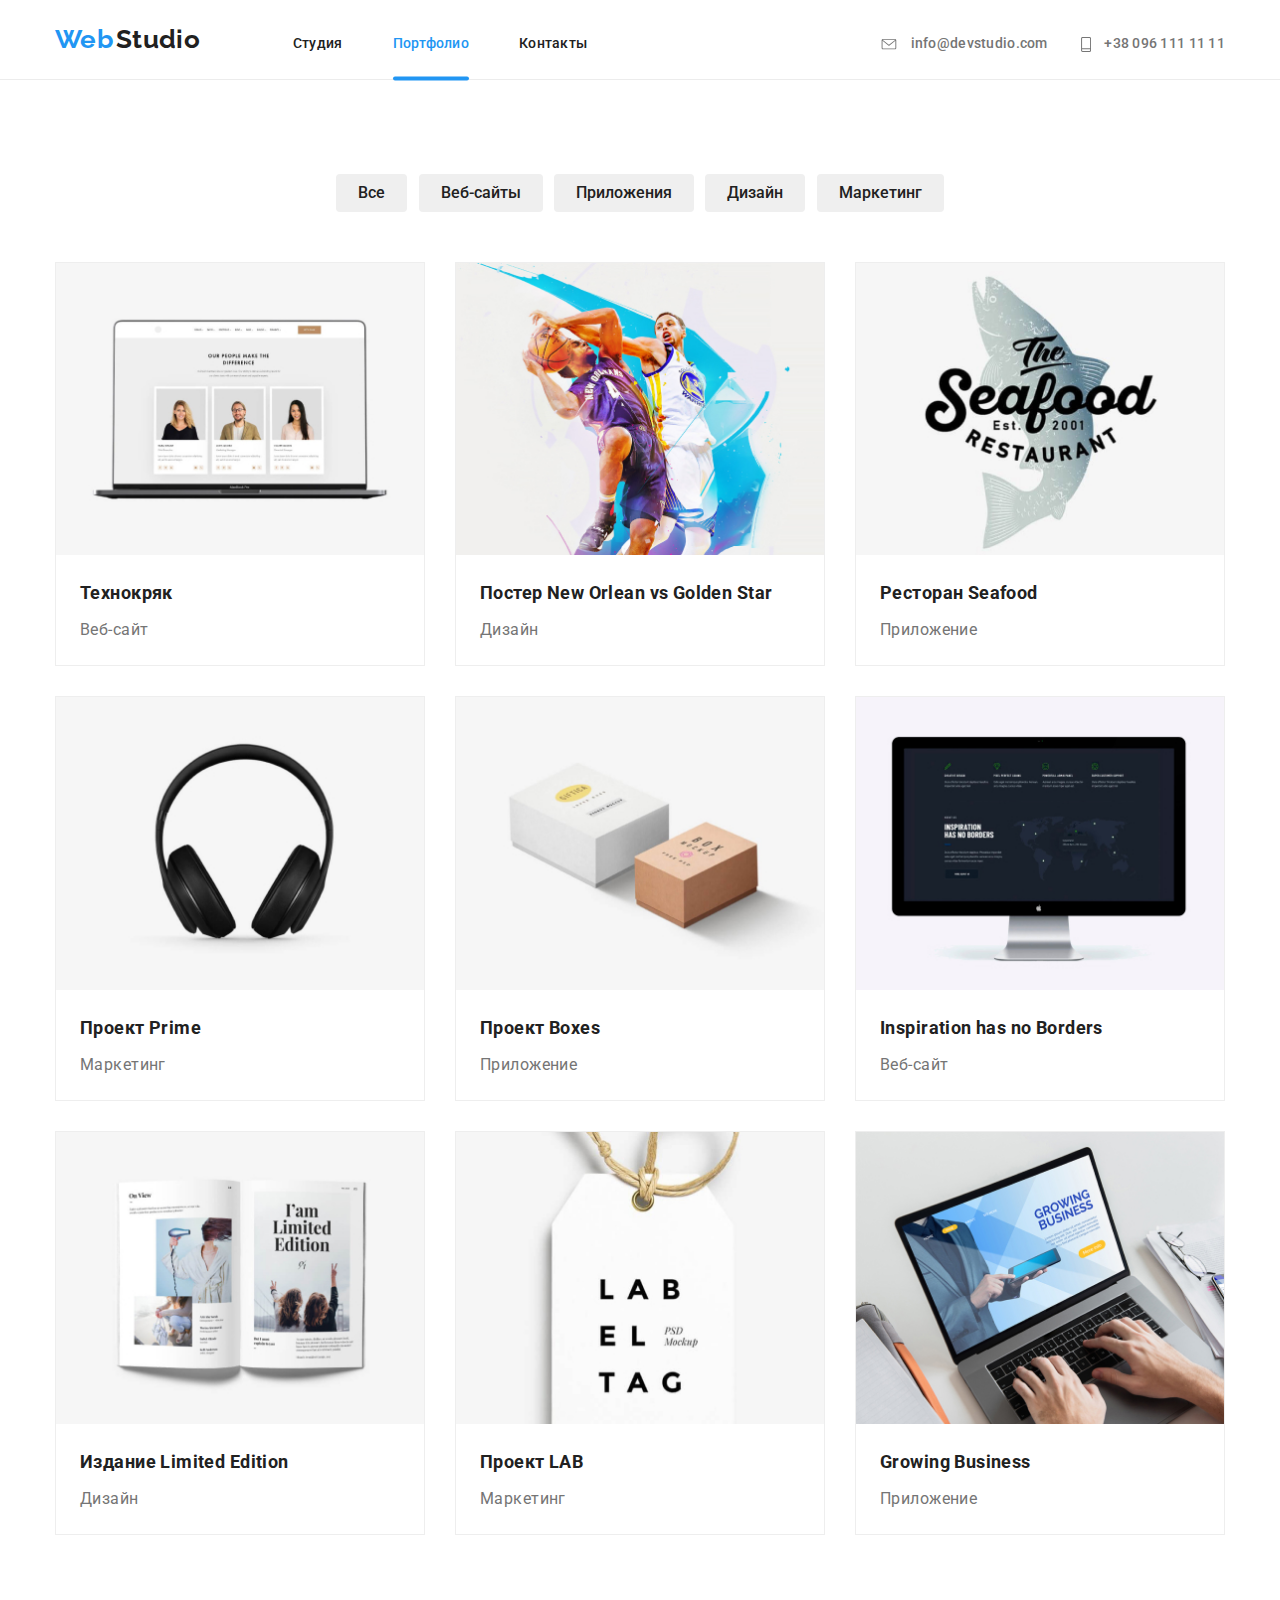
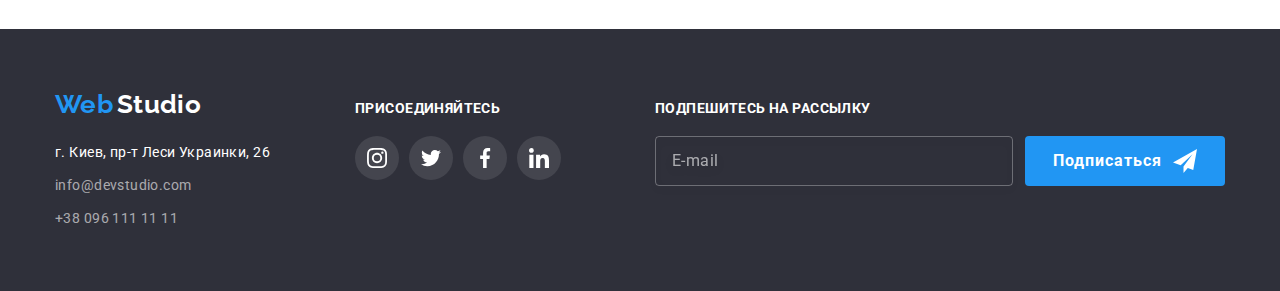
==== commit bc7a23c5: "Update SASS" ====
--- a/portfolio.html
+++ b/portfolio.html
@@ -5,8 +5,8 @@
     <meta name="viewport" content="width=device-width, initial-scale=1.0">
     <meta http-equiv="X-UA-Compatible" content="IE=edge"/>
     <link href="https://fonts.googleapis.com/css2?family=Raleway:wght@700&family=Roboto:wght@400;500;700;900&display=swap" rel="stylesheet">
-    <link rel="stylesheet" href="./css/normalize.min.css">
-    <link rel="stylesheet" href="./css/main.min.css" />
+    <link rel="stylesheet" href="https://cdnjs.cloudflare.com/ajax/libs/modern-normalize/0.7.0/modern-normalize.css" integrity="sha512-DtT776ctgL7xOCv2WAw4PGwSn0e34Y9Y4gxsN6WbW3j6/laeMhGgJ06fcvlkQZ4xa9gufTUBC4e694luxFGJbw==" crossorigin="anonymous" />
+    <link rel="stylesheet" href="./css/portfolio.min.css" />
     <title>Портфолио</title>
 </head>
 <body>
--- a/css/portfolio.min.css
+++ b/css/portfolio.min.css
@@ -0,0 +1,7 @@
+/*! modern-normalize v0.7.0 | MIT License | https://github.com/sindresorhus/modern-normalize */*,*::before,*::after{-webkit-box-sizing:border-box;box-sizing:border-box}:root{-moz-tab-size:4;-o-tab-size:4;tab-size:4}html{line-height:1.15;-webkit-text-size-adjust:100%}body{margin:0}body{font-family:system-ui,-apple-system,"Segoe UI",Roboto,Helvetica,Arial,sans-serif,"Apple Color Emoji","Segoe UI Emoji"}hr{height:0}abbr[title]{-webkit-text-decoration:underline dotted;text-decoration:underline dotted}b,strong{font-weight:bolder}code,kbd,samp,pre{font-family:ui-monospace,+ SFMono-Regular,+ Consolas,+ 'Liberation Mono',+ Menlo,+ monospace;font-size:1em}small{font-size:80%}sub,sup{font-size:75%;line-height:0;position:relative;vertical-align:baseline}sub{bottom:-0.25em}sup{top:-0.5em}button,input,optgroup,select,textarea{font-family:inherit;font-size:100%;line-height:1.15;margin:0}button,select{text-transform:none}button,[type='button'],[type='reset'],[type='submit']{-webkit-appearance:button}button::-moz-focus-inner,[type='button']::-moz-focus-inner,[type='reset']::-moz-focus-inner,[type='submit']::-moz-focus-inner{border-style:none;padding:0}button:-moz-focusring,[type='button']:-moz-focusring,[type='reset']:-moz-focusring,[type='submit']:-moz-focusring{outline:1px dotted ButtonText}legend{padding:0}progress{vertical-align:baseline}[type='number']::-webkit-inner-spin-button,[type='number']::-webkit-outer-spin-button{height:auto}[type='search']{-webkit-appearance:textfield;outline-offset:-2px}[type='search']::-webkit-search-decoration{-webkit-appearance:none}::-webkit-file-upload-button{-webkit-appearance:button;font:inherit}summary{display:list-item}.visually-hidden{position:absolute !important;clip:rect(1px 1px 1px 1px);clip:rect(1px, 1px, 1px, 1px);padding:0 !important;border:0 !important;height:1px !important;width:1px !important;overflow:hidden}body{font-family:Roboto, sans-serif;background-color:#fff;color:#212121;font-size:14px;line-height:1.714;letter-spacing:0.03em}img{display:block;max-width:100%;height:auto}.container{width:1200px;margin-left:auto;margin-right:auto;padding-left:15px;padding-right:15px}.flexbox{display:-webkit-box;display:-ms-flexbox;display:flex;-webkit-box-pack:end;-ms-flex-pack:end;justify-content:flex-end;-webkit-box-align:baseline;-ms-flex-align:baseline;align-items:baseline}.section{padding-top:94px;padding-bottom:94px}.list{list-style:none;margin:0;padding:0}.section-title{font-weight:700;font-size:36px;line-height:1.167;margin:0 0 50px;text-align:center}.logo-web,.logo-studio,.logo-white{color:#2196F3;font-family:Raleway, sans-serif;font-weight:700;font-size:26px;line-height:1.19}.logo-studio{color:#212121}.logo-footer{margin:0;margin-bottom:20px}.logo-white{color:#fff;padding:0}.menu-link.current{color:#2196F3}.navigation{display:-webkit-box;display:-ms-flexbox;display:flex;-webkit-box-align:baseline;-ms-flex-align:baseline;align-items:baseline;margin-right:auto}.current::after{display:block;content:"";position:absolute;left:0;-webkit-transform:translateY(20.5px);transform:translateY(20.5px);width:100%;height:4px;background-color:#2196F3;border-radius:2px}.menu-list{display:-webkit-box;display:-ms-flexbox;display:flex;margin-left:93px}.menu-item{display:block;position:relative}.menu-item:not(:last-child){margin-right:50px}.contacts{vertical-align:middle;text-align:center}.contacts-icon{margin-right:10px;fill:#757575;vertical-align:middle;-webkit-transition:fill 250ms cubic-bezier(0.4, 0, 0.2, 1);transition:fill 250ms cubic-bezier(0.4, 0, 0.2, 1)}.mail-link,.phone-link{font-weight:500;font-size:14px;line-height:1.143;letter-spacing:0.02em;text-decoration:none;color:#212121;margin:0;color:#757575;-webkit-transition:color 250ms cubic-bezier(0.4, 0, 0.2, 1);transition:color 250ms cubic-bezier(0.4, 0, 0.2, 1)}.mail-link:hover,.mail-link:focus,.phone-link:hover,.phone-link:focus{color:#2196F3}.mail-link:hover .contacts-icon,.mail-link:focus .contacts-icon,.phone-link:hover .contacts-icon,.phone-link:focus .contacts-icon{fill:#2196F3}.menu-link{font-weight:500;font-size:14px;line-height:1.143;letter-spacing:0.02em;text-decoration:none;color:#212121;margin:0;-webkit-transition:color 250ms cubic-bezier(0.4, 0, 0.2, 1);transition:color 250ms cubic-bezier(0.4, 0, 0.2, 1)}.menu-link:hover,.menu-link:focus{color:#2196F3}.mail-link{margin-right:30px}.btn{min-width:200px;height:50px;border-radius:4px;font-weight:700;font-size:16px;line-height:1.875;letter-spacing:0.06em;color:#fff;background-color:#2196F3;padding:10px 32px;margin:0;border-color:transparent}.btn-subscription{display:-webkit-box;display:-ms-flexbox;display:flex;-webkit-box-align:center;-ms-flex-align:center;align-items:center;background:#2196F3;border-radius:4px;text-align:center;letter-spacing:0.06em;color:#fff;border:transparent;margin-left:12px;font-family:Roboto;font-weight:700;font-size:16px;padding:10px 28px;height:50px;min-width:200px}.btn-text{margin-right:10px}.btn-box{position:relative;margin:0;padding:0}.btn-portfolio{text-align:center;padding-bottom:16px;margin-bottom:34px}.project-btn{font-weight:500;font-size:16px;line-height:1.625;color:#212121;padding:6px 22px;border:none;border-radius:4px;-webkit-transition:color 250ms cubic-bezier(0.4, 0, 0.2, 1),background-color 250ms cubic-bezier(0.4, 0, 0.2, 1),-webkit-box-shadow 250ms cubic-bezier(0.4, 0, 0.2, 1);transition:color 250ms cubic-bezier(0.4, 0, 0.2, 1),background-color 250ms cubic-bezier(0.4, 0, 0.2, 1),-webkit-box-shadow 250ms cubic-bezier(0.4, 0, 0.2, 1);transition:color 250ms cubic-bezier(0.4, 0, 0.2, 1),background-color 250ms cubic-bezier(0.4, 0, 0.2, 1),box-shadow 250ms cubic-bezier(0.4, 0, 0.2, 1);transition:color 250ms cubic-bezier(0.4, 0, 0.2, 1),background-color 250ms cubic-bezier(0.4, 0, 0.2, 1),box-shadow 250ms cubic-bezier(0.4, 0, 0.2, 1),-webkit-box-shadow 250ms cubic-bezier(0.4, 0, 0.2, 1)}.project-btn:not(:last-child){margin-right:8px}.project-btn:hover,.project-btn:focus{color:#fff;background-color:#2196F3;-webkit-box-shadow:0px 4px 4px rgba(0,0,0,0.25);box-shadow:0px 4px 4px rgba(0,0,0,0.25)}.btn-close{position:absolute;display:block;padding:6px;border:1px solid rgba(0,0,0,0.1);top:8px;right:8px;border-radius:50px;background-color:#FFFFFF;width:30px;height:30px;-webkit-transition:fill 250ms cubic-bezier(0.4, 0, 0.2, 1);transition:fill 250ms cubic-bezier(0.4, 0, 0.2, 1);display:-webkit-box;display:-ms-flexbox;display:flex;-webkit-box-align:center;-ms-flex-align:center;align-items:center;-webkit-box-pack:center;-ms-flex-pack:center;justify-content:center}.btn-close:hover,.btn-close:focus{fill:#2196F3}.btn-position{width:100%;display:-webkit-box;display:-ms-flexbox;display:flex;-webkit-box-pack:center;-ms-flex-pack:center;justify-content:center}.btn-submit{display:block;margin-bottom:40px;min-width:200px;height:50px;border:transparent;border-radius:4px;background-color:#2196F3;-webkit-box-align:center;-ms-flex-align:center;align-items:center;text-align:center;letter-spacing:0.06em;font-family:Roboto;font-weight:700;font-size:16px;color:#fff;-webkit-transition:-webkit-box-shadow 250ms cubic-bezier(0.4, 0, 0.2, 1);transition:-webkit-box-shadow 250ms cubic-bezier(0.4, 0, 0.2, 1);transition:box-shadow 250ms cubic-bezier(0.4, 0, 0.2, 1);transition:box-shadow 250ms cubic-bezier(0.4, 0, 0.2, 1), -webkit-box-shadow 250ms cubic-bezier(0.4, 0, 0.2, 1)}.btn-submit:hover,.btn-submit:focus{-webkit-box-shadow:0px 4px 4px rgba(0,0,0,0.15);box-shadow:0px 4px 4px rgba(0,0,0,0.15)}.social-link{display:-webkit-box;display:-ms-flexbox;display:flex;-webkit-box-pack:center;-ms-flex-pack:center;justify-content:center}.social-item{width:calc((100% - 10px * 3) / 4);margin-bottom:30px}.social-item:nth-child(4n){margin-right:0}.social-item:not(:last-child){margin-right:10px}.social-item,.social{height:44px;width:44px;display:-webkit-box;display:-ms-flexbox;display:flex;-webkit-box-align:center;-ms-flex-align:center;align-items:center;-webkit-box-pack:center;-ms-flex-pack:center;justify-content:center}.social{background-color:#fff;border-radius:50px;-webkit-transition:background-color 250ms cubic-bezier(0.4, 0, 0.2, 1);transition:background-color 250ms cubic-bezier(0.4, 0, 0.2, 1)}.social:hover,.social:focus-within{background-color:#2196F3}.social:hover .social-icon,.social:focus-within .social-icon{fill:#fff}.social-icon{display:block;fill:#AFB1B8;-webkit-transition:fill 250ms cubic-bezier(0.4, 0, 0.2, 1);transition:fill 250ms cubic-bezier(0.4, 0, 0.2, 1)}.social-footer-link,.social-footer-item{height:44px;width:44px;border-radius:50px;display:-webkit-box;display:-ms-flexbox;display:flex;-webkit-box-align:center;-ms-flex-align:center;align-items:center;-webkit-box-pack:center;-ms-flex-pack:center;justify-content:center}.social-footer-link:not(:last-child),.social-footer-item:not(:last-child){margin-right:10px}.social-footer-item{background-color:rgba(255,255,255,0.1);-webkit-transition:background-color 250ms cubic-bezier(0.4, 0, 0.2, 1);transition:background-color 250ms cubic-bezier(0.4, 0, 0.2, 1)}.social-footer-item:hover,.social-footer-item:focus-within{background-color:#2196F3}.social-footer{display:-webkit-box;display:-ms-flexbox;display:flex;-webkit-box-pack:start;-ms-flex-pack:start;justify-content:flex-start}.address{font-style:normal}.addr{font-weight:400;color:#fff;margin:0}.contacts-footer{font-weight:400;font-size:14px;text-decoration:none;color:rgba(255,255,255,0.6);-webkit-transition:color 250ms cubic-bezier(0.4, 0, 0.2, 1);transition:color 250ms cubic-bezier(0.4, 0, 0.2, 1)}.contacts-footer:hover,.contacts-footer:focus{color:#2196F3}.addr-footer{display:block;margin:0;padding:0}.addr-footer:not(:last-child){margin-bottom:9px}.page-header{border-bottom:1px solid #ECECEC;height:80px;padding:24px 0 24px}.header-box{display:-webkit-box;display:-ms-flexbox;display:flex;-webkit-box-align:baseline;-ms-flex-align:baseline;align-items:baseline}.project-portfolio{display:-webkit-box;display:-ms-flexbox;display:flex;-webkit-box-pack:justify;-ms-flex-pack:justify;justify-content:space-between;-ms-flex-wrap:wrap;flex-wrap:wrap}.project-item{width:calc((100% - 30px * 2) / 3);margin-right:24px;border:1px solid #EEEEEE;-webkit-box-sizing:border-box;box-sizing:border-box;margin-bottom:30px;-webkit-transition:-webkit-box-shadow 250ms cubic-bezier(0.4, 0, 0.2, 1);transition:-webkit-box-shadow 250ms cubic-bezier(0.4, 0, 0.2, 1);transition:box-shadow 250ms cubic-bezier(0.4, 0, 0.2, 1);transition:box-shadow 250ms cubic-bezier(0.4, 0, 0.2, 1), -webkit-box-shadow 250ms cubic-bezier(0.4, 0, 0.2, 1)}.project-item:nth-last-child(-n+3){margin-bottom:0}.project-item:nth-child(3n){margin-right:0}.project-item:hover,.project-item:focus-within{-webkit-box-shadow:0px 3px 1px rgba(0,0,0,0.1),0px 1px 2px rgba(0,0,0,0.08),0px 2px 2px rgba(0,0,0,0.12);box-shadow:0px 3px 1px rgba(0,0,0,0.1),0px 1px 2px rgba(0,0,0,0.08),0px 2px 2px rgba(0,0,0,0.12)}.project-item:hover .project-description,.project-item:focus-within .project-description{-webkit-transform:translateY(0);transform:translateY(0);opacity:1}.portfolio-img{display:block;margin:0;width:100%}.project-title{font-weight:700;font-size:18px;line-height:2.00;color:#212121;margin:0 0 4px 24px}.project-link{text-decoration:none}.project{font-weight:400;font-size:16px;line-height:1.875;color:#757575;margin:0 0 20px 24px}.project-box{position:relative;overflow:hidden;margin-bottom:20px}.project-description{font-weight:400;font-size:18px;line-height:1.556;color:#fff;background-color:rgba(33,150,243,0.9);margin:0;padding:63px 24px;position:absolute;bottom:0;right:0;width:100%;height:100%;opacity:0;-webkit-transform:translateY(100%);transform:translateY(100%);-webkit-transition:opacity 250ms cubic-bezier(0.4, 0, 0.2, 1),-webkit-transform 250ms cubic-bezier(0.4, 0, 0.2, 1);transition:opacity 250ms cubic-bezier(0.4, 0, 0.2, 1),-webkit-transform 250ms cubic-bezier(0.4, 0, 0.2, 1);transition:transform 250ms cubic-bezier(0.4, 0, 0.2, 1),opacity 250ms cubic-bezier(0.4, 0, 0.2, 1);transition:transform 250ms cubic-bezier(0.4, 0, 0.2, 1),opacity 250ms cubic-bezier(0.4, 0, 0.2, 1),-webkit-transform 250ms cubic-bezier(0.4, 0, 0.2, 1)}.footer{background-color:#2F303A;padding:60px 0 60px}.footer-box{display:-webkit-box;display:-ms-flexbox;display:flex;-webkit-box-align:baseline;-ms-flex-align:baseline;align-items:baseline;-webkit-box-pack:start;-ms-flex-pack:start;justify-content:flex-start}.footer-box-item{width:calc((100% - 30px) / 2);margin:0}.footer-box-item:nth-child(2){margin-left:30px}.footer-box-item.footer-flexbox{display:-webkit-box;display:-ms-flexbox;display:flex;-webkit-box-pack:justify;-ms-flex-pack:justify;justify-content:space-between;-webkit-box-align:baseline;-ms-flex-align:baseline;align-items:baseline}.footer-box-list{width:calc((100% - 30px) / 2)}.footer-box-list .footer-flexbox{display:-webkit-box;display:-ms-flexbox;display:flex;-ms-flex-line-pack:start;align-content:flex-start}.footer-icon{fill:#fff;display:block}.footer-title{font-weight:700;line-height:1.143;color:#fff;text-transform:uppercase;font-size:14px;margin:0;margin-bottom:20px}.footer-form-box{display:-webkit-box;display:-ms-flexbox;display:flex}.subscription-field{background:transparent;border:1px solid rgba(255,255,255,0.3);-webkit-box-sizing:border-box;box-sizing:border-box;-webkit-filter:drop-shadow(0px 4px 4px rgba(0,0,0,0.15));filter:drop-shadow(0px 4px 4px rgba(0,0,0,0.15));border-radius:4px;height:50px;min-width:358px;padding-left:16px;color:rgba(255,255,255,0.6)}.subscription-field::-webkit-input-placeholder{-webkit-box-align:center;align-items:center;letter-spacing:0.03em;color:rgba(255,255,255,0.6);line-height:20px;font-weight:400;font-size:16px}.subscription-field:-ms-input-placeholder{-ms-flex-align:center;align-items:center;letter-spacing:0.03em;color:rgba(255,255,255,0.6);line-height:20px;font-weight:400;font-size:16px}.subscription-field::-ms-input-placeholder{-ms-flex-align:center;align-items:center;letter-spacing:0.03em;color:rgba(255,255,255,0.6);line-height:20px;font-weight:400;font-size:16px}.subscription-field::placeholder{-webkit-box-align:center;-ms-flex-align:center;align-items:center;letter-spacing:0.03em;color:rgba(255,255,255,0.6);line-height:20px;font-weight:400;font-size:16px}.icon-send{position:absolute;top:13px;right:28px}
+/*# sourceMappingURL=portfolio.min.css.map */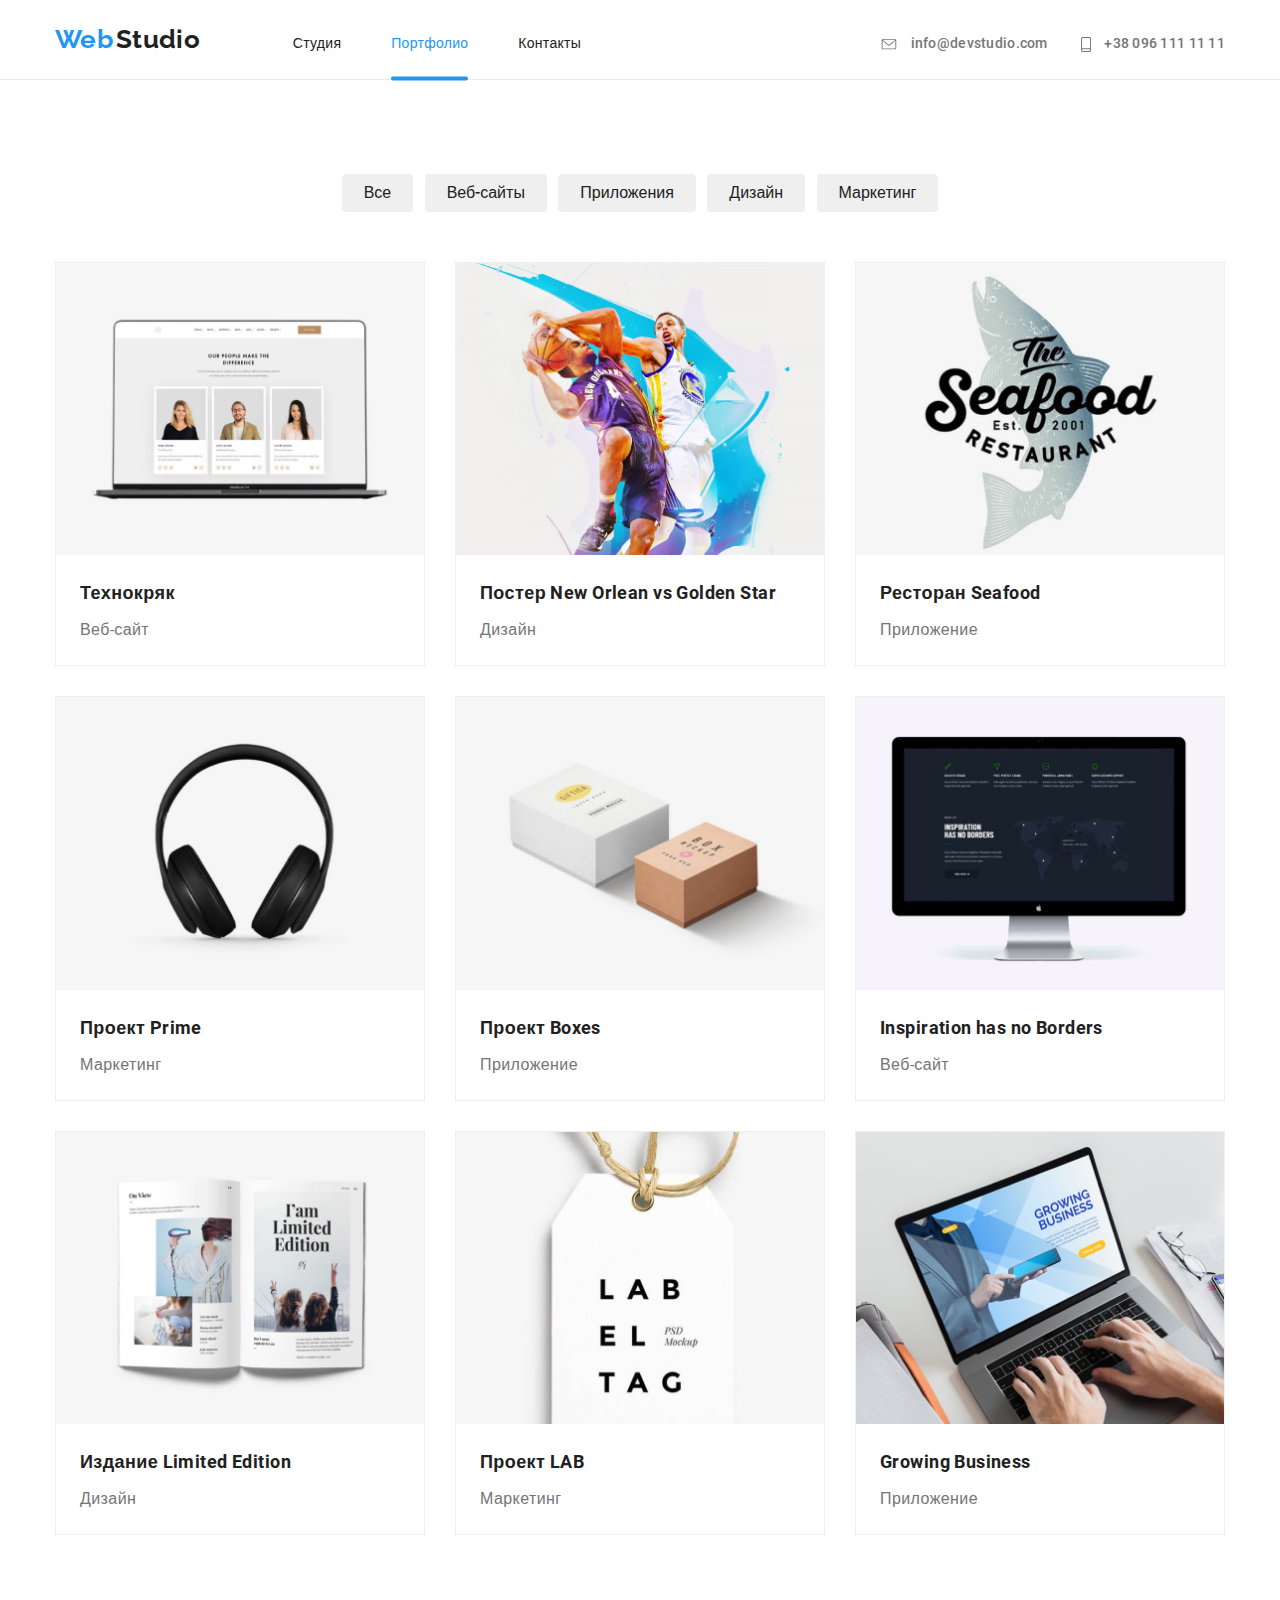
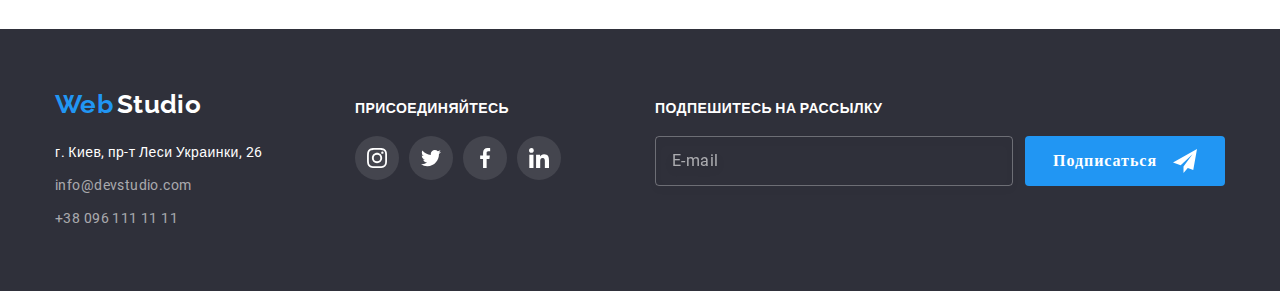
==== commit b731fce3: "update font" ====
--- a/portfolio.html
+++ b/portfolio.html
@@ -4,7 +4,7 @@
     <meta charset="UTF-8">
     <meta name="viewport" content="width=device-width, initial-scale=1.0">
     <meta http-equiv="X-UA-Compatible" content="IE=edge"/>
-    <link href="https://fonts.googleapis.com/css2?family=Raleway:wght@700&family=Roboto:wght@400;500;700;900&display=swap" rel="stylesheet">
+    <!--<link href="https://fonts.googleapis.com/css2?family=Raleway:wght@700&family=Roboto:wght@400;500;700;900&display=swap" rel="stylesheet">-->
     <link rel="stylesheet" href="https://cdnjs.cloudflare.com/ajax/libs/modern-normalize/0.7.0/modern-normalize.css" integrity="sha512-DtT776ctgL7xOCv2WAw4PGwSn0e34Y9Y4gxsN6WbW3j6/laeMhGgJ06fcvlkQZ4xa9gufTUBC4e694luxFGJbw==" crossorigin="anonymous" />
     <link rel="stylesheet" href="./css/portfolio.min.css" />
     <title>Портфолио</title>
--- a/css/portfolio.min.css
+++ b/css/portfolio.min.css
@@ -3,5 +3,5 @@
  Consolas,  'Liberation Mono',  Menlo,- monospace;font-size:1em}small{font-size:80%}sub,sup{font-size:75%;line-height:0;position:relative;vertical-align:baseline}sub{bottom:-0.25em}sup{top:-0.5em}button,input,optgroup,select,textarea{font-family:inherit;font-size:100%;line-height:1.15;margin:0}button,select{text-transform:none}button,[type='button'],[type='reset'],[type='submit']{-webkit-appearance:button}button::-moz-focus-inner,[type='button']::-moz-focus-inner,[type='reset']::-moz-focus-inner,[type='submit']::-moz-focus-inner{border-style:none;padding:0}button:-moz-focusring,[type='button']:-moz-focusring,[type='reset']:-moz-focusring,[type='submit']:-moz-focusring{outline:1px dotted ButtonText}legend{padding:0}progress{vertical-align:baseline}[type='number']::-webkit-inner-spin-button,[type='number']::-webkit-outer-spin-button{height:auto}[type='search']{-webkit-appearance:textfield;outline-offset:-2px}[type='search']::-webkit-search-decoration{-webkit-appearance:none}::-webkit-file-upload-button{-webkit-appearance:button;font:inherit}summary{display:list-item}.visually-hidden{position:absolute !important;clip:rect(1px 1px 1px 1px);clip:rect(1px, 1px, 1px, 1px);padding:0 !important;border:0 !important;height:1px !important;width:1px !important;overflow:hidden}body{font-family:Roboto, sans-serif;background-color:#fff;color:#212121;font-size:14px;line-height:1.714;letter-spacing:0.03em}img{display:block;max-width:100%;height:auto}.container{width:1200px;margin-left:auto;margin-right:auto;padding-left:15px;padding-right:15px}.flexbox{display:-webkit-box;display:-ms-flexbox;display:flex;-webkit-box-pack:end;-ms-flex-pack:end;justify-content:flex-end;-webkit-box-align:baseline;-ms-flex-align:baseline;align-items:baseline}.section{padding-top:94px;padding-bottom:94px}.list{list-style:none;margin:0;padding:0}.section-title{font-weight:700;font-size:36px;line-height:1.167;margin:0 0 50px;text-align:center}.logo-web,.logo-studio,.logo-white{color:#2196F3;font-family:Raleway, sans-serif;font-weight:700;font-size:26px;line-height:1.19}.logo-studio{color:#212121}.logo-footer{margin:0;margin-bottom:20px}.logo-white{color:#fff;padding:0}.menu-link.current{color:#2196F3}.navigation{display:-webkit-box;display:-ms-flexbox;display:flex;-webkit-box-align:baseline;-ms-flex-align:baseline;align-items:baseline;margin-right:auto}.current::after{display:block;content:"";position:absolute;left:0;-webkit-transform:translateY(20.5px);transform:translateY(20.5px);width:100%;height:4px;background-color:#2196F3;border-radius:2px}.menu-list{display:-webkit-box;display:-ms-flexbox;display:flex;margin-left:93px}.menu-item{display:block;position:relative}.menu-item:not(:last-child){margin-right:50px}.contacts{vertical-align:middle;text-align:center}.contacts-icon{margin-right:10px;fill:#757575;vertical-align:middle;-webkit-transition:fill 250ms cubic-bezier(0.4, 0, 0.2, 1);transition:fill 250ms cubic-bezier(0.4, 0, 0.2, 1)}.mail-link,.phone-link{font-weight:500;font-size:14px;line-height:1.143;letter-spacing:0.02em;text-decoration:none;color:#212121;margin:0;color:#757575;-webkit-transition:color 250ms cubic-bezier(0.4, 0, 0.2, 1);transition:color 250ms cubic-bezier(0.4, 0, 0.2, 1)}.mail-link:hover,.mail-link:focus,.phone-link:hover,.phone-link:focus{color:#2196F3}.mail-link:hover .contacts-icon,.mail-link:focus .contacts-icon,.phone-link:hover .contacts-icon,.phone-link:focus .contacts-icon{fill:#2196F3}.menu-link{font-weight:500;font-size:14px;line-height:1.143;letter-spacing:0.02em;text-decoration:none;color:#212121;margin:0;-webkit-transition:color 250ms cubic-bezier(0.4, 0, 0.2, 1);transition:color 250ms cubic-bezier(0.4, 0, 0.2, 1)}.menu-link:hover,.menu-link:focus{color:#2196F3}.mail-link{margin-right:30px}.btn{min-width:200px;height:50px;border-radius:4px;font-weight:700;font-size:16px;line-height:1.875;letter-spacing:0.06em;color:#fff;background-color:#2196F3;padding:10px 32px;margin:0;border-color:transparent}.btn-subscription{display:-webkit-box;display:-ms-flexbox;display:flex;-webkit-box-align:center;-ms-flex-align:center;align-items:center;background:#2196F3;border-radius:4px;text-align:center;letter-spacing:0.06em;color:#fff;border:transparent;margin-left:12px;font-family:Roboto;font-weight:700;font-size:16px;padding:10px 28px;height:50px;min-width:200px}.btn-text{margin-right:10px}.btn-box{position:relative;margin:0;padding:0}.btn-portfolio{text-align:center;padding-bottom:16px;margin-bottom:34px}.project-btn{font-weight:500;font-size:16px;line-height:1.625;color:#212121;padding:6px 22px;border:none;border-radius:4px;-webkit-transition:color 250ms cubic-bezier(0.4, 0, 0.2, 1),background-color 250ms cubic-bezier(0.4, 0, 0.2, 1),-webkit-box-shadow 250ms cubic-bezier(0.4, 0, 0.2, 1);transition:color 250ms cubic-bezier(0.4, 0, 0.2, 1),background-color 250ms cubic-bezier(0.4, 0, 0.2, 1),-webkit-box-shadow 250ms cubic-bezier(0.4, 0, 0.2, 1);transition:color 250ms cubic-bezier(0.4, 0, 0.2, 1),background-color 250ms cubic-bezier(0.4, 0, 0.2, 1),box-shadow 250ms cubic-bezier(0.4, 0, 0.2, 1);transition:color 250ms cubic-bezier(0.4, 0, 0.2, 1),background-color 250ms cubic-bezier(0.4, 0, 0.2, 1),box-shadow 250ms cubic-bezier(0.4, 0, 0.2, 1),-webkit-box-shadow 250ms cubic-bezier(0.4, 0, 0.2, 1)}.project-btn:not(:last-child){margin-right:8px}.project-btn:hover,.project-btn:focus{color:#fff;background-color:#2196F3;-webkit-box-shadow:0px 4px 4px rgba(0,0,0,0.25);box-shadow:0px 4px 4px rgba(0,0,0,0.25)}.btn-close{position:absolute;display:block;padding:6px;border:1px solid rgba(0,0,0,0.1);top:8px;right:8px;border-radius:50px;background-color:#FFFFFF;width:30px;height:30px;-webkit-transition:fill 250ms cubic-bezier(0.4, 0, 0.2, 1);transition:fill 250ms cubic-bezier(0.4, 0, 0.2, 1);display:-webkit-box;display:-ms-flexbox;display:flex;-webkit-box-align:center;-ms-flex-align:center;align-items:center;-webkit-box-pack:center;-ms-flex-pack:center;justify-content:center}.btn-close:hover,.btn-close:focus{fill:#2196F3}.btn-position{width:100%;display:-webkit-box;display:-ms-flexbox;display:flex;-webkit-box-pack:center;-ms-flex-pack:center;justify-content:center}.btn-submit{display:block;margin-bottom:40px;min-width:200px;height:50px;border:transparent;border-radius:4px;background-color:#2196F3;-webkit-box-align:center;-ms-flex-align:center;align-items:center;text-align:center;letter-spacing:0.06em;font-family:Roboto;font-weight:700;font-size:16px;color:#fff;-webkit-transition:-webkit-box-shadow 250ms cubic-bezier(0.4, 0, 0.2, 1);transition:-webkit-box-shadow 250ms cubic-bezier(0.4, 0, 0.2, 1);transition:box-shadow 250ms cubic-bezier(0.4, 0, 0.2, 1);transition:box-shadow 250ms cubic-bezier(0.4, 0, 0.2, 1), -webkit-box-shadow 250ms cubic-bezier(0.4, 0, 0.2, 1)}.btn-submit:hover,.btn-submit:focus{-webkit-box-shadow:0px 4px 4px rgba(0,0,0,0.15);box-shadow:0px 4px 4px rgba(0,0,0,0.15)}.social-link{display:-webkit-box;display:-ms-flexbox;display:flex;-webkit-box-pack:center;-ms-flex-pack:center;justify-content:center}.social-item{width:calc((100% - 10px * 3) / 4);margin-bottom:30px}.social-item:nth-child(4n){margin-right:0}.social-item:not(:last-child){margin-right:10px}.social-item,.social{height:44px;width:44px;display:-webkit-box;display:-ms-flexbox;display:flex;-webkit-box-align:center;-ms-flex-align:center;align-items:center;-webkit-box-pack:center;-ms-flex-pack:center;justify-content:center}.social{background-color:#fff;border-radius:50px;-webkit-transition:background-color 250ms cubic-bezier(0.4, 0, 0.2, 1);transition:background-color 250ms cubic-bezier(0.4, 0, 0.2, 1)}.social:hover,.social:focus-within{background-color:#2196F3}.social:hover .social-icon,.social:focus-within .social-icon{fill:#fff}.social-icon{display:block;fill:#AFB1B8;-webkit-transition:fill 250ms cubic-bezier(0.4, 0, 0.2, 1);transition:fill 250ms cubic-bezier(0.4, 0, 0.2, 1)}.social-footer-link,.social-footer-item{height:44px;width:44px;border-radius:50px;display:-webkit-box;display:-ms-flexbox;display:flex;-webkit-box-align:center;-ms-flex-align:center;align-items:center;-webkit-box-pack:center;-ms-flex-pack:center;justify-content:center}.social-footer-link:not(:last-child),.social-footer-item:not(:last-child){margin-right:10px}.social-footer-item{background-color:rgba(255,255,255,0.1);-webkit-transition:background-color 250ms cubic-bezier(0.4, 0, 0.2, 1);transition:background-color 250ms cubic-bezier(0.4, 0, 0.2, 1)}.social-footer-item:hover,.social-footer-item:focus-within{background-color:#2196F3}.social-footer{display:-webkit-box;display:-ms-flexbox;display:flex;-webkit-box-pack:start;-ms-flex-pack:start;justify-content:flex-start}.address{font-style:normal}.addr{font-weight:400;color:#fff;margin:0}.contacts-footer{font-weight:400;font-size:14px;text-decoration:none;color:rgba(255,255,255,0.6);-webkit-transition:color 250ms cubic-bezier(0.4, 0, 0.2, 1);transition:color 250ms cubic-bezier(0.4, 0, 0.2, 1)}.contacts-footer:hover,.contacts-footer:focus{color:#2196F3}.addr-footer{display:block;margin:0;padding:0}.addr-footer:not(:last-child){margin-bottom:9px}.page-header{border-bottom:1px solid #ECECEC;height:80px;padding:24px 0 24px}.header-box{display:-webkit-box;display:-ms-flexbox;display:flex;-webkit-box-align:baseline;-ms-flex-align:baseline;align-items:baseline}.project-portfolio{display:-webkit-box;display:-ms-flexbox;display:flex;-webkit-box-pack:justify;-ms-flex-pack:justify;justify-content:space-between;-ms-flex-wrap:wrap;flex-wrap:wrap}.project-item{width:calc((100% - 30px * 2) / 3);margin-right:24px;border:1px solid #EEEEEE;-webkit-box-sizing:border-box;box-sizing:border-box;margin-bottom:30px;-webkit-transition:-webkit-box-shadow 250ms cubic-bezier(0.4, 0, 0.2, 1);transition:-webkit-box-shadow 250ms cubic-bezier(0.4, 0, 0.2, 1);transition:box-shadow 250ms cubic-bezier(0.4, 0, 0.2, 1);transition:box-shadow 250ms cubic-bezier(0.4, 0, 0.2, 1), -webkit-box-shadow 250ms cubic-bezier(0.4, 0, 0.2, 1)}.project-item:nth-last-child(-n+3){margin-bottom:0}.project-item:nth-child(3n){margin-right:0}.project-item:hover,.project-item:focus-within{-webkit-box-shadow:0px 3px 1px rgba(0,0,0,0.1),0px 1px 2px rgba(0,0,0,0.08),0px 2px 2px rgba(0,0,0,0.12);box-shadow:0px 3px 1px rgba(0,0,0,0.1),0px 1px 2px rgba(0,0,0,0.08),0px 2px 2px rgba(0,0,0,0.12)}.project-item:hover .project-description,.project-item:focus-within .project-description{-webkit-transform:translateY(0);transform:translateY(0);opacity:1}.portfolio-img{display:block;margin:0;width:100%}.project-title{font-weight:700;font-size:18px;line-height:2.00;color:#212121;margin:0 0 4px 24px}.project-link{text-decoration:none}.project{font-weight:400;font-size:16px;line-height:1.875;color:#757575;margin:0 0 20px 24px}.project-box{position:relative;overflow:hidden;margin-bottom:20px}.project-description{font-weight:400;font-size:18px;line-height:1.556;color:#fff;background-color:rgba(33,150,243,0.9);margin:0;padding:63px 24px;position:absolute;bottom:0;right:0;width:100%;height:100%;opacity:0;-webkit-transform:translateY(100%);transform:translateY(100%);-webkit-transition:opacity 250ms cubic-bezier(0.4, 0, 0.2, 1),-webkit-transform 250ms cubic-bezier(0.4, 0, 0.2, 1);transition:opacity 250ms cubic-bezier(0.4, 0, 0.2, 1),-webkit-transform 250ms cubic-bezier(0.4, 0, 0.2, 1);transition:transform 250ms cubic-bezier(0.4, 0, 0.2, 1),opacity 250ms cubic-bezier(0.4, 0, 0.2, 1);transition:transform 250ms cubic-bezier(0.4, 0, 0.2, 1),opacity 250ms cubic-bezier(0.4, 0, 0.2, 1),-webkit-transform 250ms cubic-bezier(0.4, 0, 0.2, 1)}.footer{background-color:#2F303A;padding:60px 0 60px}.footer-box{display:-webkit-box;display:-ms-flexbox;display:flex;-webkit-box-align:baseline;-ms-flex-align:baseline;align-items:baseline;-webkit-box-pack:start;-ms-flex-pack:start;justify-content:flex-start}.footer-box-item{width:calc((100% - 30px) / 2);margin:0}.footer-box-item:nth-child(2){margin-left:30px}.footer-box-item.footer-flexbox{display:-webkit-box;display:-ms-flexbox;display:flex;-webkit-box-pack:justify;-ms-flex-pack:justify;justify-content:space-between;-webkit-box-align:baseline;-ms-flex-align:baseline;align-items:baseline}.footer-box-list{width:calc((100% - 30px) / 2)}.footer-box-list .footer-flexbox{display:-webkit-box;display:-ms-flexbox;display:flex;-ms-flex-line-pack:start;align-content:flex-start}.footer-icon{fill:#fff;display:block}.footer-title{font-weight:700;line-height:1.143;color:#fff;text-transform:uppercase;font-size:14px;margin:0;margin-bottom:20px}.footer-form-box{display:-webkit-box;display:-ms-flexbox;display:flex}.subscription-field{background:transparent;border:1px solid rgba(255,255,255,0.3);-webkit-box-sizing:border-box;box-sizing:border-box;-webkit-filter:drop-shadow(0px 4px 4px rgba(0,0,0,0.15));filter:drop-shadow(0px 4px 4px rgba(0,0,0,0.15));border-radius:4px;height:50px;min-width:358px;padding-left:16px;color:rgba(255,255,255,0.6)}.subscription-field::-webkit-input-placeholder{-webkit-box-align:center;align-items:center;letter-spacing:0.03em;color:rgba(255,255,255,0.6);line-height:20px;font-weight:400;font-size:16px}.subscription-field:-ms-input-placeholder{-ms-flex-align:center;align-items:center;letter-spacing:0.03em;color:rgba(255,255,255,0.6);line-height:20px;font-weight:400;font-size:16px}.subscription-field::-ms-input-placeholder{-ms-flex-align:center;align-items:center;letter-spacing:0.03em;color:rgba(255,255,255,0.6);line-height:20px;font-weight:400;font-size:16px}.subscription-field::placeholder{-webkit-box-align:center;-ms-flex-align:center;align-items:center;letter-spacing:0.03em;color:rgba(255,255,255,0.6);line-height:20px;font-weight:400;font-size:16px}.icon-send{position:absolute;top:13px;right:28px}
+ monospace;font-size:1em}small{font-size:80%}sub,sup{font-size:75%;line-height:0;position:relative;vertical-align:baseline}sub{bottom:-0.25em}sup{top:-0.5em}button,input,optgroup,select,textarea{font-family:inherit;font-size:100%;line-height:1.15;margin:0}button,select{text-transform:none}button,[type='button'],[type='reset'],[type='submit']{-webkit-appearance:button}button::-moz-focus-inner,[type='button']::-moz-focus-inner,[type='reset']::-moz-focus-inner,[type='submit']::-moz-focus-inner{border-style:none;padding:0}button:-moz-focusring,[type='button']:-moz-focusring,[type='reset']:-moz-focusring,[type='submit']:-moz-focusring{outline:1px dotted ButtonText}legend{padding:0}progress{vertical-align:baseline}[type='number']::-webkit-inner-spin-button,[type='number']::-webkit-outer-spin-button{height:auto}[type='search']{-webkit-appearance:textfield;outline-offset:-2px}[type='search']::-webkit-search-decoration{-webkit-appearance:none}::-webkit-file-upload-button{-webkit-appearance:button;font:inherit}summary{display:list-item}@font-face{font-family:"Raleway";src:url("../../fonts/raleway-v17-latin-700.woff2") format("woff2"),url("../../fonts/raleway-v17-latin-700.woff") format("woff");font-weight:700;font-style:normal}@font-face{font-family:"Roboto";src:url("../../fonts/roboto-v20-latin-regular.woff2") format("woff2"),url("../../fonts/roboto-v20-latin-regular.woff") format("woff");font-weight:400;font-style:normal}@font-face{font-family:"Roboto";src:url("../../fonts/roboto-v20-latin-500.woff2") format("woff2"),url("../../fonts/roboto-v20-latin-500.woff") format("woff");font-weight:500;font-style:normal}@font-face{font-family:"Roboto";src:url("../../fonts/roboto-v20-latin-700.woff2") format("woff2"),url("../../fonts/roboto-v20-latin-700.woff") format("woff");font-weight:700;font-style:normal}@font-face{font-family:"Roboto";src:url("../../fonts/roboto-v20-latin-900.woff2") format("woff2"),url("../../fonts/roboto-v20-latin-900.woff") format("woff");font-weight:900;font-style:normal}.visually-hidden{position:absolute !important;clip:rect(1px 1px 1px 1px);clip:rect(1px, 1px, 1px, 1px);padding:0 !important;border:0 !important;height:1px !important;width:1px !important;overflow:hidden}body{font-family:Roboto, sans-serif;background-color:#fff;color:#212121;font-size:14px;line-height:1.714;letter-spacing:0.03em}img{display:block;max-width:100%;height:auto}.container{width:1200px;margin-left:auto;margin-right:auto;padding-left:15px;padding-right:15px}.flexbox{display:-webkit-box;display:-ms-flexbox;display:flex;-webkit-box-pack:end;-ms-flex-pack:end;justify-content:flex-end;-webkit-box-align:baseline;-ms-flex-align:baseline;align-items:baseline}.section{padding-top:94px;padding-bottom:94px}.list{list-style:none;margin:0;padding:0}.section-title{font-weight:700;font-size:36px;line-height:1.167;margin:0 0 50px;text-align:center}.logo-web,.logo-studio,.logo-white{color:#2196F3;font-family:Raleway, sans-serif;font-weight:700;font-size:26px;line-height:1.19}.logo-studio{color:#212121}.logo-footer{margin:0;margin-bottom:20px}.logo-white{color:#fff;padding:0}.menu-link.current{color:#2196F3}.navigation{display:-webkit-box;display:-ms-flexbox;display:flex;-webkit-box-align:baseline;-ms-flex-align:baseline;align-items:baseline;margin-right:auto}.current::after{display:block;content:"";position:absolute;left:0;-webkit-transform:translateY(20.5px);transform:translateY(20.5px);width:100%;height:4px;background-color:#2196F3;border-radius:2px}.menu-list{display:-webkit-box;display:-ms-flexbox;display:flex;margin-left:93px}.menu-item{display:block;position:relative}.menu-item:not(:last-child){margin-right:50px}.contacts{vertical-align:middle;text-align:center}.contacts-icon{margin-right:10px;fill:#757575;vertical-align:middle;-webkit-transition:fill 250ms cubic-bezier(0.4, 0, 0.2, 1);transition:fill 250ms cubic-bezier(0.4, 0, 0.2, 1)}.mail-link,.phone-link{font-weight:500;font-size:14px;line-height:1.143;letter-spacing:0.02em;text-decoration:none;color:#212121;margin:0;color:#757575;-webkit-transition:color 250ms cubic-bezier(0.4, 0, 0.2, 1);transition:color 250ms cubic-bezier(0.4, 0, 0.2, 1)}.mail-link:hover,.mail-link:focus,.phone-link:hover,.phone-link:focus{color:#2196F3}.mail-link:hover .contacts-icon,.mail-link:focus .contacts-icon,.phone-link:hover .contacts-icon,.phone-link:focus .contacts-icon{fill:#2196F3}.menu-link{font-weight:500;font-size:14px;line-height:1.143;letter-spacing:0.02em;text-decoration:none;color:#212121;margin:0;-webkit-transition:color 250ms cubic-bezier(0.4, 0, 0.2, 1);transition:color 250ms cubic-bezier(0.4, 0, 0.2, 1)}.menu-link:hover,.menu-link:focus{color:#2196F3}.mail-link{margin-right:30px}.btn{min-width:200px;height:50px;border-radius:4px;font-weight:700;font-size:16px;line-height:1.875;letter-spacing:0.06em;color:#fff;background-color:#2196F3;padding:10px 32px;margin:0;border-color:transparent}.btn-subscription{display:-webkit-box;display:-ms-flexbox;display:flex;-webkit-box-align:center;-ms-flex-align:center;align-items:center;background:#2196F3;border-radius:4px;text-align:center;letter-spacing:0.06em;color:#fff;border:transparent;margin-left:12px;font-family:Roboto;font-weight:700;font-size:16px;padding:10px 28px;height:50px;min-width:200px}.btn-text{margin-right:10px}.btn-box{position:relative;margin:0;padding:0}.btn-portfolio{text-align:center;padding-bottom:16px;margin-bottom:34px}.project-btn{font-weight:500;font-size:16px;line-height:1.625;color:#212121;padding:6px 22px;border:none;border-radius:4px;-webkit-transition:color 250ms cubic-bezier(0.4, 0, 0.2, 1),background-color 250ms cubic-bezier(0.4, 0, 0.2, 1),-webkit-box-shadow 250ms cubic-bezier(0.4, 0, 0.2, 1);transition:color 250ms cubic-bezier(0.4, 0, 0.2, 1),background-color 250ms cubic-bezier(0.4, 0, 0.2, 1),-webkit-box-shadow 250ms cubic-bezier(0.4, 0, 0.2, 1);transition:color 250ms cubic-bezier(0.4, 0, 0.2, 1),background-color 250ms cubic-bezier(0.4, 0, 0.2, 1),box-shadow 250ms cubic-bezier(0.4, 0, 0.2, 1);transition:color 250ms cubic-bezier(0.4, 0, 0.2, 1),background-color 250ms cubic-bezier(0.4, 0, 0.2, 1),box-shadow 250ms cubic-bezier(0.4, 0, 0.2, 1),-webkit-box-shadow 250ms cubic-bezier(0.4, 0, 0.2, 1)}.project-btn:not(:last-child){margin-right:8px}.project-btn:hover,.project-btn:focus{color:#fff;background-color:#2196F3;-webkit-box-shadow:0px 4px 4px rgba(0,0,0,0.25);box-shadow:0px 4px 4px rgba(0,0,0,0.25)}.btn-close{position:absolute;display:block;padding:6px;border:1px solid rgba(0,0,0,0.1);top:8px;right:8px;border-radius:50px;background-color:#FFFFFF;width:30px;height:30px;-webkit-transition:fill 250ms cubic-bezier(0.4, 0, 0.2, 1);transition:fill 250ms cubic-bezier(0.4, 0, 0.2, 1);display:-webkit-box;display:-ms-flexbox;display:flex;-webkit-box-align:center;-ms-flex-align:center;align-items:center;-webkit-box-pack:center;-ms-flex-pack:center;justify-content:center}.btn-close:hover,.btn-close:focus{fill:#2196F3}.btn-position{width:100%;display:-webkit-box;display:-ms-flexbox;display:flex;-webkit-box-pack:center;-ms-flex-pack:center;justify-content:center}.btn-submit{display:block;margin-bottom:40px;min-width:200px;height:50px;border:transparent;border-radius:4px;background-color:#2196F3;-webkit-box-align:center;-ms-flex-align:center;align-items:center;text-align:center;letter-spacing:0.06em;font-family:Roboto;font-weight:700;font-size:16px;color:#fff;-webkit-transition:-webkit-box-shadow 250ms cubic-bezier(0.4, 0, 0.2, 1);transition:-webkit-box-shadow 250ms cubic-bezier(0.4, 0, 0.2, 1);transition:box-shadow 250ms cubic-bezier(0.4, 0, 0.2, 1);transition:box-shadow 250ms cubic-bezier(0.4, 0, 0.2, 1), -webkit-box-shadow 250ms cubic-bezier(0.4, 0, 0.2, 1)}.btn-submit:hover,.btn-submit:focus{-webkit-box-shadow:0px 4px 4px rgba(0,0,0,0.15);box-shadow:0px 4px 4px rgba(0,0,0,0.15)}.social-link{display:-webkit-box;display:-ms-flexbox;display:flex;-webkit-box-pack:center;-ms-flex-pack:center;justify-content:center}.social-item{width:calc((100% - 10px * 3) / 4);margin-bottom:30px}.social-item:nth-child(4n){margin-right:0}.social-item:not(:last-child){margin-right:10px}.social-item,.social{height:44px;width:44px;display:-webkit-box;display:-ms-flexbox;display:flex;-webkit-box-align:center;-ms-flex-align:center;align-items:center;-webkit-box-pack:center;-ms-flex-pack:center;justify-content:center}.social{background-color:#fff;border-radius:50px;-webkit-transition:background-color 250ms cubic-bezier(0.4, 0, 0.2, 1);transition:background-color 250ms cubic-bezier(0.4, 0, 0.2, 1)}.social:hover,.social:focus-within{background-color:#2196F3}.social:hover .social-icon,.social:focus-within .social-icon{fill:#fff}.social-icon{display:block;fill:#AFB1B8;-webkit-transition:fill 250ms cubic-bezier(0.4, 0, 0.2, 1);transition:fill 250ms cubic-bezier(0.4, 0, 0.2, 1)}.social-footer-link,.social-footer-item{height:44px;width:44px;border-radius:50px;display:-webkit-box;display:-ms-flexbox;display:flex;-webkit-box-align:center;-ms-flex-align:center;align-items:center;-webkit-box-pack:center;-ms-flex-pack:center;justify-content:center}.social-footer-link:not(:last-child),.social-footer-item:not(:last-child){margin-right:10px}.social-footer-item{background-color:rgba(255,255,255,0.1);-webkit-transition:background-color 250ms cubic-bezier(0.4, 0, 0.2, 1);transition:background-color 250ms cubic-bezier(0.4, 0, 0.2, 1)}.social-footer-item:hover,.social-footer-item:focus-within{background-color:#2196F3}.social-footer{display:-webkit-box;display:-ms-flexbox;display:flex;-webkit-box-pack:start;-ms-flex-pack:start;justify-content:flex-start}.address{font-style:normal}.addr{font-weight:400;color:#fff;margin:0}.contacts-footer{font-weight:400;font-size:14px;text-decoration:none;color:rgba(255,255,255,0.6);-webkit-transition:color 250ms cubic-bezier(0.4, 0, 0.2, 1);transition:color 250ms cubic-bezier(0.4, 0, 0.2, 1)}.contacts-footer:hover,.contacts-footer:focus{color:#2196F3}.addr-footer{display:block;margin:0;padding:0}.addr-footer:not(:last-child){margin-bottom:9px}.page-header{border-bottom:1px solid #ECECEC;height:80px;padding:24px 0 24px}.header-box{display:-webkit-box;display:-ms-flexbox;display:flex;-webkit-box-align:baseline;-ms-flex-align:baseline;align-items:baseline}.project-portfolio{display:-webkit-box;display:-ms-flexbox;display:flex;-webkit-box-pack:justify;-ms-flex-pack:justify;justify-content:space-between;-ms-flex-wrap:wrap;flex-wrap:wrap}.project-item{width:calc((100% - 30px * 2) / 3);margin-right:24px;border:1px solid #EEEEEE;-webkit-box-sizing:border-box;box-sizing:border-box;margin-bottom:30px;-webkit-transition:-webkit-box-shadow 250ms cubic-bezier(0.4, 0, 0.2, 1);transition:-webkit-box-shadow 250ms cubic-bezier(0.4, 0, 0.2, 1);transition:box-shadow 250ms cubic-bezier(0.4, 0, 0.2, 1);transition:box-shadow 250ms cubic-bezier(0.4, 0, 0.2, 1), -webkit-box-shadow 250ms cubic-bezier(0.4, 0, 0.2, 1)}.project-item:nth-last-child(-n+3){margin-bottom:0}.project-item:nth-child(3n){margin-right:0}.project-item:hover,.project-item:focus-within{-webkit-box-shadow:0px 3px 1px rgba(0,0,0,0.1),0px 1px 2px rgba(0,0,0,0.08),0px 2px 2px rgba(0,0,0,0.12);box-shadow:0px 3px 1px rgba(0,0,0,0.1),0px 1px 2px rgba(0,0,0,0.08),0px 2px 2px rgba(0,0,0,0.12)}.project-item:hover .project-description,.project-item:focus-within .project-description{-webkit-transform:translateY(0);transform:translateY(0);opacity:1}.portfolio-img{display:block;margin:0;width:100%}.project-title{font-weight:700;font-size:18px;line-height:2.00;color:#212121;margin:0 0 4px 24px}.project-link{text-decoration:none}.project{font-weight:400;font-size:16px;line-height:1.875;color:#757575;margin:0 0 20px 24px}.project-box{position:relative;overflow:hidden;margin-bottom:20px}.project-description{font-weight:400;font-size:18px;line-height:1.556;color:#fff;background-color:rgba(33,150,243,0.9);margin:0;padding:63px 24px;position:absolute;bottom:0;right:0;width:100%;height:100%;opacity:0;-webkit-transform:translateY(100%);transform:translateY(100%);-webkit-transition:opacity 250ms cubic-bezier(0.4, 0, 0.2, 1),-webkit-transform 250ms cubic-bezier(0.4, 0, 0.2, 1);transition:opacity 250ms cubic-bezier(0.4, 0, 0.2, 1),-webkit-transform 250ms cubic-bezier(0.4, 0, 0.2, 1);transition:transform 250ms cubic-bezier(0.4, 0, 0.2, 1),opacity 250ms cubic-bezier(0.4, 0, 0.2, 1);transition:transform 250ms cubic-bezier(0.4, 0, 0.2, 1),opacity 250ms cubic-bezier(0.4, 0, 0.2, 1),-webkit-transform 250ms cubic-bezier(0.4, 0, 0.2, 1)}.footer{background-color:#2F303A;padding:60px 0 60px}.footer-box{display:-webkit-box;display:-ms-flexbox;display:flex;-webkit-box-align:baseline;-ms-flex-align:baseline;align-items:baseline;-webkit-box-pack:start;-ms-flex-pack:start;justify-content:flex-start}.footer-box-item{width:calc((100% - 30px) / 2);margin:0}.footer-box-item:nth-child(2){margin-left:30px}.footer-box-item.footer-flexbox{display:-webkit-box;display:-ms-flexbox;display:flex;-webkit-box-pack:justify;-ms-flex-pack:justify;justify-content:space-between;-webkit-box-align:baseline;-ms-flex-align:baseline;align-items:baseline}.footer-box-list{width:calc((100% - 30px) / 2)}.footer-box-list .footer-flexbox{display:-webkit-box;display:-ms-flexbox;display:flex;-ms-flex-line-pack:start;align-content:flex-start}.footer-icon{fill:#fff;display:block}.footer-title{font-weight:700;line-height:1.143;color:#fff;text-transform:uppercase;font-size:14px;margin:0;margin-bottom:20px}.footer-form-box{display:-webkit-box;display:-ms-flexbox;display:flex}.subscription-field{background:transparent;border:1px solid rgba(255,255,255,0.3);-webkit-box-sizing:border-box;box-sizing:border-box;-webkit-filter:drop-shadow(0px 4px 4px rgba(0,0,0,0.15));filter:drop-shadow(0px 4px 4px rgba(0,0,0,0.15));border-radius:4px;height:50px;min-width:358px;padding-left:16px;color:rgba(255,255,255,0.6)}.subscription-field::-webkit-input-placeholder{-webkit-box-align:center;align-items:center;letter-spacing:0.03em;color:rgba(255,255,255,0.6);line-height:20px;font-weight:400;font-size:16px}.subscription-field:-ms-input-placeholder{-ms-flex-align:center;align-items:center;letter-spacing:0.03em;color:rgba(255,255,255,0.6);line-height:20px;font-weight:400;font-size:16px}.subscription-field::-ms-input-placeholder{-ms-flex-align:center;align-items:center;letter-spacing:0.03em;color:rgba(255,255,255,0.6);line-height:20px;font-weight:400;font-size:16px}.subscription-field::placeholder{-webkit-box-align:center;-ms-flex-align:center;align-items:center;letter-spacing:0.03em;color:rgba(255,255,255,0.6);line-height:20px;font-weight:400;font-size:16px}.icon-send{position:absolute;top:13px;right:28px}
 /*# sourceMappingURL=portfolio.min.css.map */